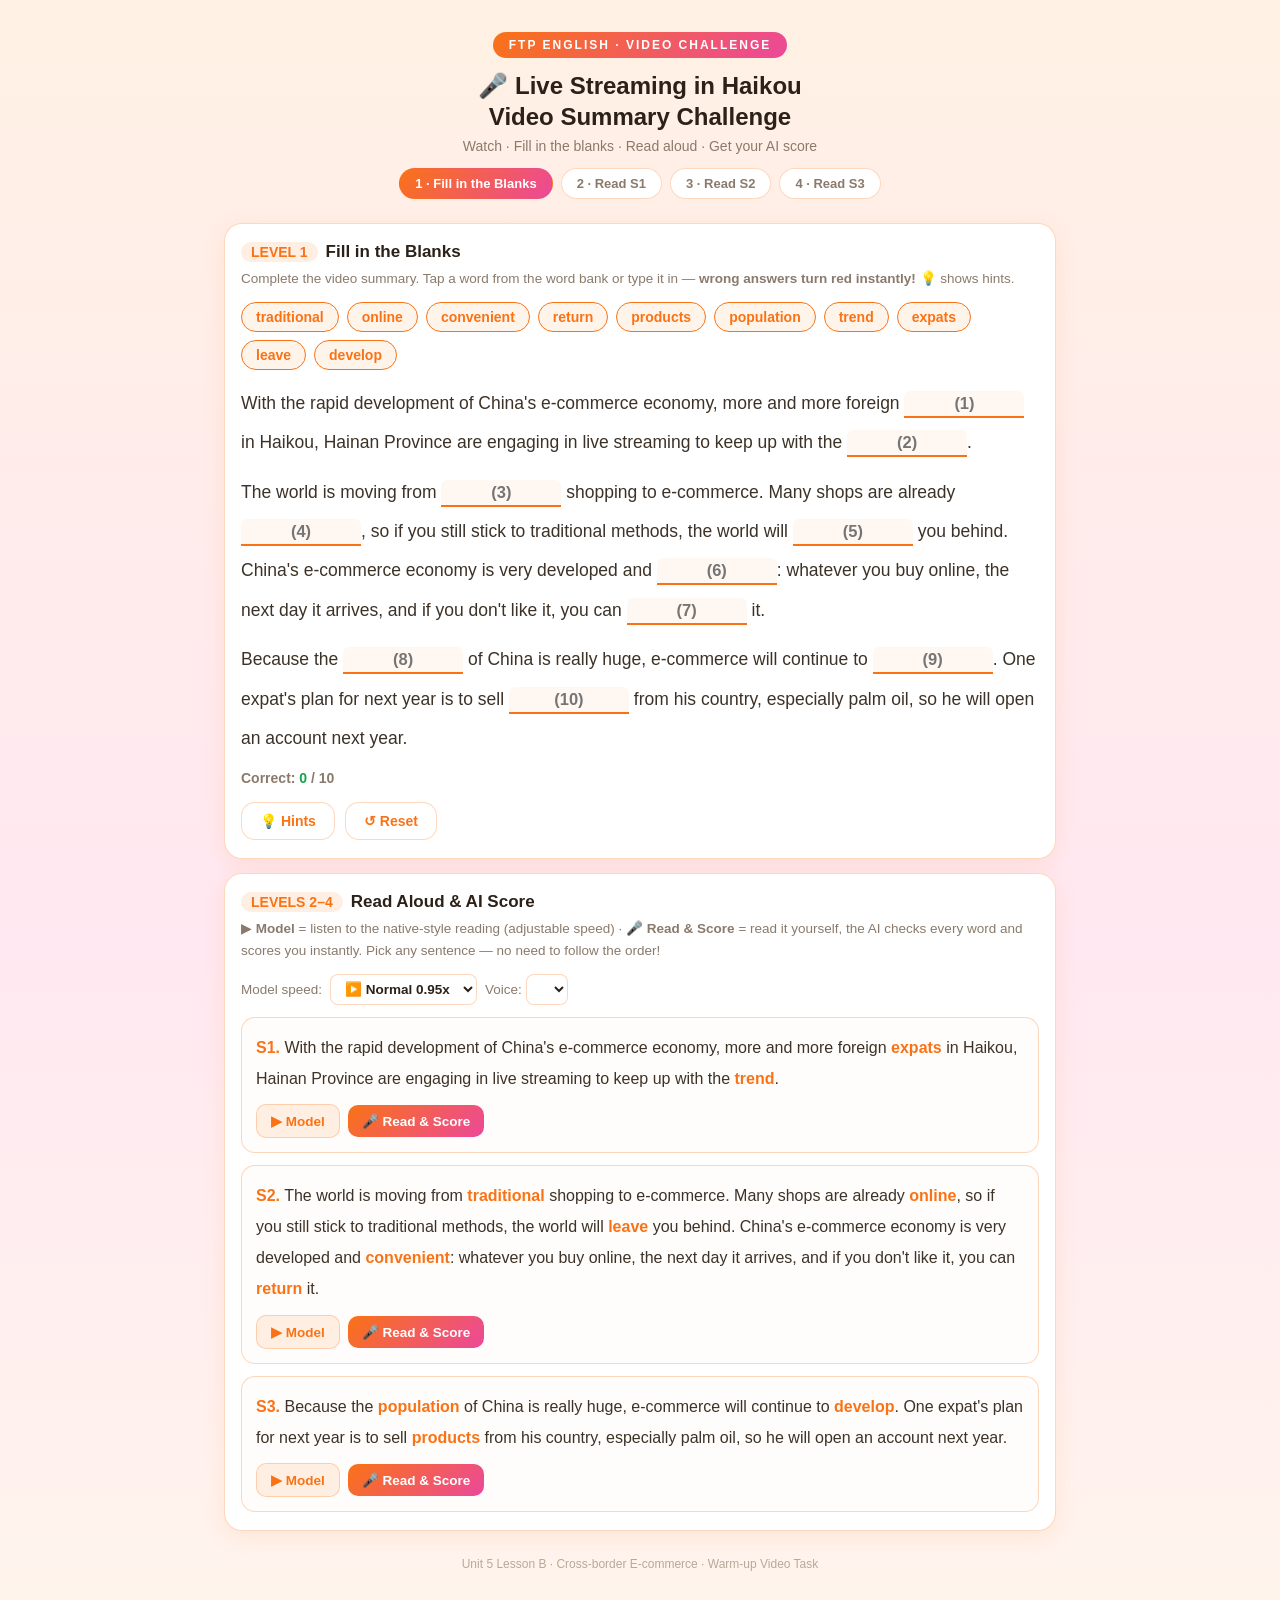
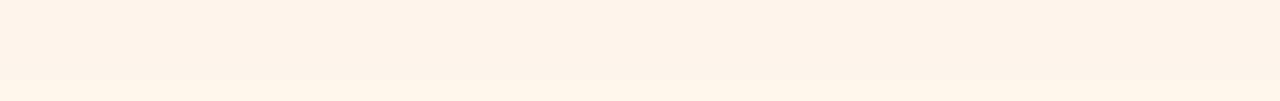
==== index.html @ fb100892 "Add index.html" ====
<!DOCTYPE html>
<html lang="en">
<head>
<meta charset="UTF-8">
<meta name="viewport" content="width=device-width, initial-scale=1.0, maximum-scale=1.0">
<title>Live Streaming in Haikou — Video Summary Game</title>
<style>
  * { margin:0; padding:0; box-sizing:border-box; -webkit-tap-highlight-color:transparent; }
  :root{
    --orange:#F97316; --pink:#EC4899; --ink:#2b2118; --sub:#8a7a6b;
    --cream:#FFF8F3; --card:#FFFFFF; --good:#16a34a; --bad:#dc2626; --line:rgba(249,115,22,.28);
  }
  body{ font-family:'Segoe UI','PingFang SC','Microsoft YaHei',sans-serif; color:var(--ink);
    background:linear-gradient(180deg,#fff1e4 0%,#ffe8f1 55%,#fff6ec 100%); min-height:100vh; padding-bottom:70px; }
  .wrap{ max-width:860px; margin:0 auto; padding:16px 14px 60px; }
  header{ text-align:center; padding:16px 8px 6px; }
  .badge{ display:inline-block; background:linear-gradient(135deg,var(--orange),var(--pink)); color:#fff;
    font-size:12px; font-weight:700; letter-spacing:2px; border-radius:999px; padding:6px 16px; }
  h1{ font-size:24px; margin-top:12px; line-height:1.3; }
  .cn{ color:var(--sub); font-size:14px; margin-top:6px; }
  .steps{ display:flex; gap:8px; justify-content:center; margin:14px 0 4px; flex-wrap:wrap; }
  .tab{ font-size:13px; font-weight:700; border-radius:999px; padding:7px 15px; background:#fff;
    border:1.5px solid var(--line); color:var(--sub); cursor:pointer; user-select:none; }
  .tab:active{ transform:scale(.95); }
  .tab.on{ background:linear-gradient(135deg,var(--orange),var(--pink)); color:#fff; border-color:transparent; }
  .tab .st{ display:none; }

  .panel{ background:var(--card); border-radius:18px; padding:18px 16px; margin-top:14px;
    box-shadow:0 6px 24px rgba(249,115,22,.10); border:1px solid var(--line); }
  .ptitle{ font-size:17px; font-weight:800; display:flex; align-items:center; gap:8px; }
  .ptitle .n{ background:rgba(249,115,22,.12); color:var(--orange); border-radius:10px; padding:2px 10px; font-size:14px; }
  .tip{ font-size:13.5px; color:var(--sub); margin-top:6px; line-height:1.6; }

  .wordbank{ display:flex; flex-wrap:wrap; gap:8px; margin-top:12px; }
  .chip{ background:#fff4ea; border:1.5px solid var(--orange); color:var(--orange); font-weight:700;
    font-size:14px; border-radius:999px; padding:6px 14px; cursor:pointer; user-select:none; }
  .chip:active{ transform:scale(.94); }
  .chip.used{ opacity:.25; pointer-events:none; }

  .story{ font-size:17.5px; line-height:2.25; margin-top:14px; color:#3d3227; }
  .blank{ display:inline-block; }
  .blank input{ width:120px; border:none; border-bottom:2.5px solid var(--orange); background:#fff8f2;
    font-size:16.5px; font-weight:700; color:var(--orange); text-align:center; padding:3px 4px; outline:none; border-radius:6px 6px 0 0; }
  .blank input:focus{ background:#ffefd8; }
  .blank.ok input{ border-color:var(--good); color:var(--good); background:#f0fbf4; }
  .blank.bad input{ border-color:var(--bad); color:var(--bad); background:#fef1f0; animation:shake .3s; }
  @keyframes shake{ 25%{transform:translateX(-4px)} 75%{transform:translateX(4px)} }
  .btnrow{ display:flex; gap:10px; margin-top:16px; flex-wrap:wrap; }
  button{ font-family:inherit; cursor:pointer; border:none; border-radius:14px; font-weight:800; }
  .btn-ghost{ background:#fff; border:1.5px solid var(--line); color:var(--orange); font-size:14px; padding:10px 18px; }
  .progress{ margin-top:12px; font-size:14px; font-weight:800; color:var(--sub); }
  .progress b{ color:var(--good); }

  .seg{ border:1px solid var(--line); border-radius:14px; padding:14px; margin-top:12px; background:#fffdfb; scroll-margin-top:12px; }
  .seg .stext{ font-size:16px; line-height:1.95; color:#3d3227; }
  .stext b{ color:var(--orange); }
  .stext miss{ background:#ffe1de; color:var(--bad); border-radius:4px; padding:0 2px; text-decoration:underline wavy var(--bad); }
  .segbtns{ display:flex; gap:8px; margin-top:10px; flex-wrap:wrap; align-items:center; }
  .btn-sm{ font-size:13.5px; padding:8px 14px; border-radius:10px; }
  .btn-play{ background:rgba(249,115,22,.1); color:var(--orange); border:1.5px solid var(--line); }
  .btn-rec{ background:linear-gradient(135deg,var(--orange),var(--pink)); color:#fff; }
  .btn-rec.recording{ animation:pulse 1s infinite; }
  @keyframes pulse{ 50%{ opacity:.55; } }
  .sresult{ display:none; margin-top:10px; font-size:14px; border-radius:10px; padding:9px 12px; line-height:1.7; }
  .sresult.show{ display:block; }

  .total{ display:none; margin-top:16px; text-align:center; background:linear-gradient(135deg,var(--orange),var(--pink));
    border-radius:16px; padding:18px; color:#fff; }
  .total.show{ display:block; }
  .total .big{ font-size:42px; font-weight:900; }
  .total .stars{ font-size:22px; letter-spacing:4px; margin-top:2px; }
  .total p{ font-size:14px; opacity:.95; margin-top:6px; line-height:1.6; }
  .speed{ display:flex; align-items:center; gap:8px; margin-top:12px; font-size:13.5px; color:var(--sub); flex-wrap:wrap; }
  .speed select{ font-family:inherit; font-size:13.5px; padding:6px 10px; border-radius:8px; border:1.5px solid var(--line); background:#fff; color:var(--ink); font-weight:700; }
  footer{ text-align:center; margin-top:26px; font-size:12px; color:#b7a998; }
  @media (max-width:560px){
    h1{ font-size:20px; }
    .story{ font-size:15.5px; line-height:2.15; }
    .blank input{ width:96px; font-size:15px; }
    .seg .stext{ font-size:14.5px; }
  }
</style>
</head>
<body>
<div class="wrap">
  <header>
    <span class="badge">FTP ENGLISH · VIDEO CHALLENGE</span>
    <h1>🎤 Live Streaming in Haikou<br>Video Summary Challenge</h1>
    <p class="cn">Watch · Fill in the blanks · Read aloud · Get your AI score</p>
    <div class="steps">
      <span class="tab on" data-go="panel1" onclick="goTo('panel1',this)">1 · Fill in the Blanks</span>
      <span class="tab" data-go="seg0" onclick="goTo('seg0',this)">2 · Read S1</span>
      <span class="tab" data-go="seg1" onclick="goTo('seg1',this)">3 · Read S2</span>
      <span class="tab" data-go="seg2" onclick="goTo('seg2',this)">4 · Read S3</span>
    </div>
  </header>

  <!-- LEVEL 1 · BLANKS -->
  <div class="panel" id="panel1">
    <div class="ptitle"><span class="n">LEVEL 1</span>Fill in the Blanks</div>
    <p class="tip">Complete the video summary. Tap a word from the word bank or type it in — <b>wrong answers turn red instantly!</b> 💡 shows hints.</p>
    <div class="wordbank" id="bank"></div>
    <div class="story" id="story"></div>
    <div class="progress" id="progress">Correct: <b>0</b> / 10</div>
    <div class="btnrow">
      <button class="btn-ghost" onclick="toggleHints()">💡 Hints</button>
      <button class="btn-ghost" onclick="resetStep1()">↺ Reset</button>
    </div>
  </div>

  <!-- LEVELS 2-4 · READING -->
  <div class="panel" id="panel2">
    <div class="ptitle"><span class="n">LEVELS 2–4</span>Read Aloud &amp; AI Score</div>
    <p class="tip">▶ <b>Model</b> = listen to the native-style reading (adjustable speed) · 🎤 <b>Read &amp; Score</b> = read it yourself, the AI checks every word and scores you instantly. Pick any sentence — no need to follow the order!</p>
    <div class="speed">
      Model speed:
      <select id="rateSel">
        <option value="0.8">🐢 Slow 0.8x</option>
        <option value="0.95" selected>▶️ Normal 0.95x</option>
        <option value="1.1">🐇 Fast 1.1x</option>
      </select>
      <span>Voice: <select id="voiceSel"></select></span>
    </div>
    <div id="segWrap"></div>
    <div class="total" id="totalBox">
      <div class="big" id="totalScore">0</div>
      <div class="stars" id="totalStars">☆☆☆</div>
      <p id="totalMsg"></p>
      <button class="btn-ghost btn-sm" style="margin-top:10px" onclick="resetScores()">↺ Try Again</button>
    </div>
  </div>

  <footer>Unit 5 Lesson B · Cross-border E-commerce · Warm-up Video Task</footer>
</div>

<script>
/* ================= DATA ================= */
const SENTENCES = [
  { text: "With the rapid development of China's e-commerce economy, more and more foreign {0} in Haikou, Hainan Province are engaging in live streaming to keep up with the {1}.",
    answers: ["expats","trend"],
    hints: ["starts with 'e' · foreign residents living in China","starts with 't' · a general direction of change"] },
  { text: "The world is moving from {2} shopping to e-commerce. Many shops are already {3}, so if you still stick to traditional methods, the world will {4} you behind. China's e-commerce economy is very developed and {5}: whatever you buy online, the next day it arrives, and if you don't like it, you can {6} it.",
    answers: ["traditional","online","leave","convenient","return"],
    hints: ["starts with 't' · the old way of doing things","starts with 'o' · connected to the internet","starts with 'l' · go away and abandon (leave sb behind)","starts with 'c' · easy, quick and useful","starts with 'r' · send back something you bought"] },
  { text: "Because the {7} of China is really huge, e-commerce will continue to {8}. One expat's plan for next year is to sell {9} from his country, especially palm oil, so he will open an account next year.",
    answers: ["population","develop","products"],
    hints: ["starts with 'p' · the number of people living in a place","starts with 'd' · grow and make progress","starts with 'p' · things that are made to be sold"] }
];
const ALL_ANSWERS = SENTENCES.flatMap(s => s.answers);
const BANK_WORDS = [...ALL_ANSWERS].sort(() => Math.random() - .5);

function goTo(id, tabEl){
  document.querySelectorAll('.tab').forEach(t=>t.classList.remove('on'));
  if(tabEl) tabEl.classList.add('on');
  const el=document.getElementById(id);
  if(el) el.scrollIntoView({behavior:'smooth',block:'start'});
}

/* ================= LEVEL 1 ================= */
const inputs = [];
let hintsOn = false;

function buildStep1(){
  const story = document.getElementById('story');
  let gi = 0;
  SENTENCES.forEach((s, si) => {
    const p = document.createElement('div');
    const parts = s.text.split(/\{\d+\}/);
    p.style.marginTop = si ? '10px' : '0';
    parts.forEach((chunk, ci) => {
      p.appendChild(document.createTextNode(chunk));
      if (ci < s.answers.length){
        const span = document.createElement('span');
        span.className = 'blank';
        const inp = document.createElement('input');
        inp.setAttribute('autocapitalize','off'); inp.setAttribute('autocomplete','off');
        inp.dataset.idx = gi; inp.placeholder = '('+ (gi+1) +')';
        inp.addEventListener('input', ()=>liveCheck(+inp.dataset.idx));
        inp.addEventListener('keydown', e=>{ if(e.key==='Enter'){ e.preventDefault(); moveNext(gi); }});
        span.appendChild(inp);
        p.appendChild(span);
        inputs.push({el:inp, idx:gi});
        gi++;
      }
    });
    story.appendChild(p);
  });
  const bank = document.getElementById('bank');
  BANK_WORDS.forEach(w=>{
    const c = document.createElement('span');
    c.className='chip'; c.textContent=w;
    c.onclick=()=>fillChip(w,c);
    bank.appendChild(c);
  });
}
function norm(w){ return w.toLowerCase().replace(/[^a-z]/g,''); }
function liveCheck(i){
  const o = inputs.find(x=>x.idx===i);
  const v = o.el.value.trim();
  const span = o.el.parentElement;
  span.classList.remove('ok','bad');
  if(!v) return;
  const ans = norm(ALL_ANSWERS[i]);
  if(norm(v)===ans){
    span.classList.add('ok');
    o.el.blur(); moveNext(i); updateProgress();
  } else if(norm(v).length>=ans.length){
    span.classList.add('bad');
  }
}
function updateProgress(){
  const n = inputs.filter(o=>o.el.parentElement.classList.contains('ok')).length;
  document.getElementById('progress').innerHTML='Correct: <b>'+n+'</b> / 10'+(n===10?' 🎉 All correct! Levels 2–4 are waiting for you!':'');
}
function focusedBlank(){
  const a=document.activeElement;
  if(a && a.tagName==='INPUT' && a.parentElement.classList.contains('blank')) return +a.dataset.idx;
  return -1;
}
function fillChip(w, chipEl){
  let target = focusedBlank();
  if(target<0){ const f=inputs.find(x=>!x.el.value.trim()); if(!f) return; target=f.idx; }
  const o = inputs.find(x=>x.idx===target);
  o.el.value=w;
  liveCheck(target);
  if(chipEl && norm(w)===norm(ALL_ANSWERS[target])) chipEl.classList.add('used');
}
function moveNext(i){ const o=inputs.find(x=>x.idx===i+1); if(o) o.el.focus(); }
function toggleHints(){
  hintsOn=!hintsOn;
  inputs.forEach(o=>{
    const si = ALL_ANSWERS[o.idx]===SENTENCES[0].answers.find(a=>a===ALL_ANSWERS[o.idx]) ? 0 : null;
    let sIdx=0, li=-1;
    for(let k=0;k<SENTENCES.length;k++){
      const p=SENTENCES[k].answers.indexOf(ALL_ANSWERS[o.idx]);
      if(p>=0){ sIdx=k; li=p; break; }
    }
    o.el.placeholder = hintsOn ? SENTENCES[sIdx].hints[li] : '('+(o.idx+1)+')';
  });
  document.querySelector('[onclick="toggleHints()"]').textContent = hintsOn?'💡 Hide Hints':'💡 Hints';
}
function resetStep1(){
  inputs.forEach(o=>{ o.el.value=''; o.el.parentElement.classList.remove('ok','bad'); });
  document.querySelectorAll('.chip').forEach(c=>c.classList.remove('used'));
  document.getElementById('progress').innerHTML='Correct: <b>0</b> / 10';
}
buildStep1();

/* ================= LEVELS 2-4 ================= */
let voices=[];
function loadVoices(){
  voices=speechSynthesis.getVoices().filter(v=>v.lang && v.lang.startsWith('en'));
  const sel=document.getElementById('voiceSel');
  sel.innerHTML='';
  const score=v=>/natural/i.test(v.name)?0:/aria|jenny|guy|libby/i.test(v.name)?1:/google/i.test(v.name)?2:/samantha|daniel/i.test(v.name)?3:4;
  voices.sort((a,b)=>score(a)-score(b)).forEach((v,i)=>{
    const op=document.createElement('option'); op.value=v.name;
    op.textContent=(i===0?'⭐ ':'')+v.name.replace(/Microsoft |Google /,'')+' ('+v.lang+')';
    sel.appendChild(op);
  });
}
speechSynthesis.onvoiceschanged=loadVoices; loadVoices();

function speakText(text){
  speechSynthesis.cancel();
  const u=new SpeechSynthesisUtterance(text);
  const name=document.getElementById('voiceSel').value;
  const v=voices.find(x=>x.name===name);
  if(v) u.voice=v;
  u.lang='en-US'; u.rate=parseFloat(document.getElementById('rateSel').value); u.pitch=1;
  speechSynthesis.speak(u);
}

function fillBlanksInText(){
  const wrap=document.getElementById('segWrap');
  wrap.innerHTML='';
  SENTENCES.forEach((s,si)=>{
    const div=document.createElement('div'); div.className='seg'; div.id='seg'+si;
    let html=s.text;
    s.answers.forEach((a,k)=>{ html=html.replace('{'+ALL_ANSWERS.indexOf(a)+'}', '<b>'+a+'</b>'); });
    div.innerHTML='<div class="stext" id="stext'+si+'"><b>S'+(si+1)+'.</b> '+html+'</div>'+
      '<div class="segbtns">'+
      '<button class="btn-sm btn-play" onclick="playModel('+si+')">▶ Model</button>'+
      '<button class="btn-sm btn-rec" id="rec'+si+'" onclick="toggleRec('+si+')">🎤 Read &amp; Score</button>'+
      '</div><div class="sresult" id="res'+si+'"></div>';
    wrap.appendChild(div);
  });
  checkAllDone();
}

/* ---- AI scoring (word-level LCS) ---- */
function normText(t){ return t.toLowerCase().replace(/[’']/g,'').replace(/[^a-z0-9 ]/g,' ').replace(/\s+/g,' ').trim(); }
function scoreText(target, heard){
  const T=normText(target).split(' '), H=normText(heard).split(' ');
  const m=T.length,n=H.length;
  const dp=Array.from({length:m+1},()=>new Array(n+1).fill(0));
  for(let i=1;i<=m;i++)for(let j=1;j<=n;j++)
    dp[i][j]=T[i-1]===H[j-1]?dp[i-1][j-1]+1:Math.max(dp[i-1][j],dp[i][j-1]);
  let missed=[],i=m,j=n;
  while(i>0&&j>0){
    if(T[i-1]===H[j-1]){i--;j--;}
    else if(dp[i-1][j]>=dp[i][j-1]){missed.push(T[i-1]);i--;}
    else j--;
  }
  while(i>0){missed.push(T[i-1]);i--;}
  return {score:Math.round(dp[m][n]/m*100), missed:missed.reverse()};
}
const SR=window.SpeechRecognition||window.webkitSpeechRecognition;
let rec=null, recIdx=-1;
function toggleRec(si){
  if(!SR){ alert('Voice scoring is not supported in this browser. Please use Chrome or Edge.'); return; }
  if(recIdx===si && rec){ rec.stop(); return; }
  if(rec) rec.stop();
  startRec(si);
}
function startRec(si){
  recIdx=si;
  const btn=document.getElementById('rec'+si);
  btn.classList.add('recording'); btn.textContent='🔴 Listening… tap to stop';
  const resBox=document.getElementById('res'+si);
  resBox.className='sresult show';
  resBox.innerHTML='<span style="color:var(--orange);font-weight:700">🎙️ Listening… read sentence S'+(si+1)+' clearly.</span>';
  rec=new SR();
  rec.lang='en-US'; rec.interimResults=false; rec.continuous=true;
  let heard='';
  rec.onresult=e=>{ for(let k=e.resultIndex;k<e.results.length;k++) if(e.results[k].isFinal) heard+=e.results[k][0].transcript+' '; };
  rec.onerror=e=>{ finishRec(si,heard,e.error); };
  rec.onend=()=>finishRec(si,heard,'');
  rec.start();
}
function finishRec(si,heard,err){
  if(recIdx!==si) return;
  recIdx=-1; rec=null;
  const btn=document.getElementById('rec'+si);
  btn.classList.remove('recording'); btn.textContent='🎤 Read & Score';
  const resBox=document.getElementById('res'+si);
  if(!heard.trim()){
    resBox.innerHTML='<span style="color:var(--bad);font-weight:700">No voice detected'+(err?(' ('+err+')'):'')+' — move closer to the microphone and try again.</span>';
    return;
  }
  const target=SENTENCES[si].text.replace(/\{\d+\}/g,m=>ALL_ANSWERS[+m.slice(1,-1)]);
  const r=scoreText(target,heard);
  renderResult(si,r,heard);
  checkAllDone();
}
function renderResult(si,r,heard){
  const resBox=document.getElementById('res'+si);
  let stars=r.score>=90?'⭐⭐⭐':r.score>=75?'⭐⭐':r.score>=60?'⭐':'';
  let comment=r.score>=90?'Excellent pronunciation!':r.score>=75?'Good job! Practice the red words a little more.':r.score>=60?'Not bad! Pay attention to the marked words.':'Listen to the Model first, then read it slowly again.';
  let missHtml='';
  if(r.missed.length) missHtml='<br><b>Words to improve:</b> '+r.missed.slice(0,10).map(w=>'<span style="color:var(--bad);font-weight:800">'+w+'</span>').join(' · ');
  resBox.innerHTML='<b style="color:var(--orange)">S'+(si+1)+' Score: '+r.score+' '+stars+'</b><br>'+comment+missHtml+
    '<br><span style="color:var(--sub);font-size:12.5px">Heard: '+heard2escape(heard||'')+'</span>';
  const st=document.getElementById('stext'+si);
  r.missed.forEach(w=>{
    const re=new RegExp('\\b('+w.replace(/[^a-z0-9]/gi,'')+')\\b','ig');
    st.innerHTML=st.innerHTML.replace(re,'<miss>$1</miss>');
  });
  resBox.dataset.score=r.score;
}
function heard2escape(s){ return s.replace(/</g,'&lt;'); }
function checkAllDone(){
  const scores=[0,1,2].map(si=>{
    const b=document.getElementById('res'+si);
    return b&&b.dataset.score?+b.dataset.score:null;
  });
  const done=scores.filter(s=>s!==null);
  if(done.length===3){
    const avg=Math.round(done.reduce((a,b)=>a+b,0)/3);
    const stars=avg>=90?'⭐⭐⭐':avg>=75?'⭐⭐':avg>=60?'⭐':'';
    document.getElementById('totalBox').classList.add('show');
    document.getElementById('totalScore').textContent=avg;
    document.getElementById('totalStars').textContent=stars||'💪';
    document.getElementById('totalMsg').innerHTML=
      avg>=90?'Perfect reading! You could teach this class! 🎉':avg>=75?'Well done! One more round with the Model will make it perfect.':avg>=60?'Good try! Listen to the Model and watch the red words.':"Don't give up — listen to the Model twice, then challenge again!";
  }
}
function resetScores(){
  fillBlanksInText();
  document.getElementById('totalBox').classList.remove('show');
}
function playModel(si){
  const target=SENTENCES[si].text.replace(/\{\d+\}/g,m=>ALL_ANSWERS[+m.slice(1,-1)]);
  speakText(target);
}
fillBlanksInText();
</script>
</body>
</html>
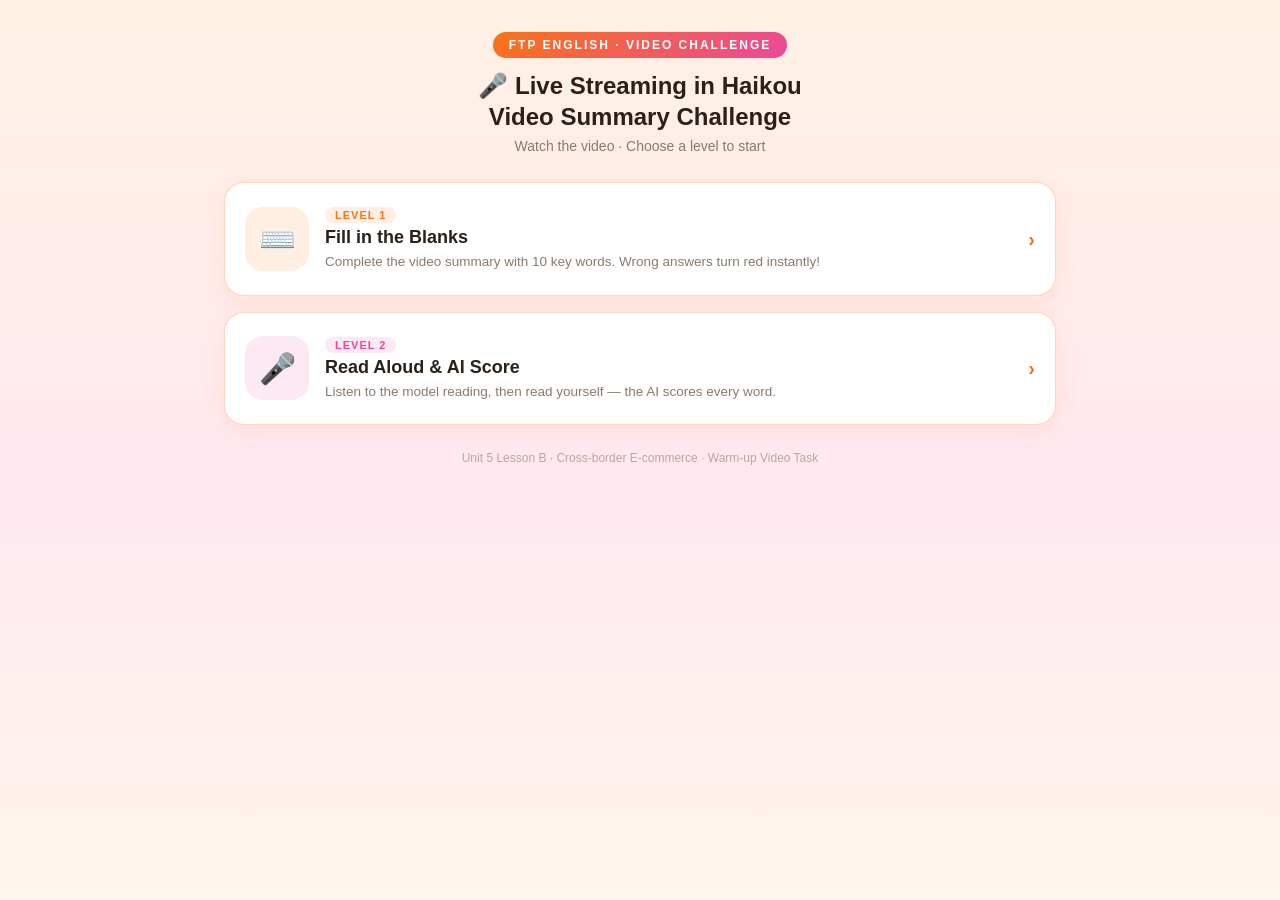
==== commit 7e52c956: "Add index.html" ====
--- a/index.html
+++ b/index.html
@@ -8,22 +8,38 @@
   * { margin:0; padding:0; box-sizing:border-box; -webkit-tap-highlight-color:transparent; }
   :root{
     --orange:#F97316; --pink:#EC4899; --ink:#2b2118; --sub:#8a7a6b;
-    --cream:#FFF8F3; --card:#FFFFFF; --good:#16a34a; --bad:#dc2626; --line:rgba(249,115,22,.28);
+    --card:#FFFFFF; --good:#16a34a; --bad:#dc2626; --line:rgba(249,115,22,.28);
   }
   body{ font-family:'Segoe UI','PingFang SC','Microsoft YaHei',sans-serif; color:var(--ink);
-    background:linear-gradient(180deg,#fff1e4 0%,#ffe8f1 55%,#fff6ec 100%); min-height:100vh; padding-bottom:70px; }
-  .wrap{ max-width:860px; margin:0 auto; padding:16px 14px 60px; }
+    background:linear-gradient(180deg,#fff1e4 0%,#ffe8f1 55%,#fff6ec 100%); min-height:100vh; padding-bottom:60px; }
+  .wrap{ max-width:860px; margin:0 auto; padding:16px 14px 50px; }
+  .screen{ display:none; }
+  .screen.on{ display:block; }
+
   header{ text-align:center; padding:16px 8px 6px; }
   .badge{ display:inline-block; background:linear-gradient(135deg,var(--orange),var(--pink)); color:#fff;
     font-size:12px; font-weight:700; letter-spacing:2px; border-radius:999px; padding:6px 16px; }
   h1{ font-size:24px; margin-top:12px; line-height:1.3; }
   .cn{ color:var(--sub); font-size:14px; margin-top:6px; }
-  .steps{ display:flex; gap:8px; justify-content:center; margin:14px 0 4px; flex-wrap:wrap; }
-  .tab{ font-size:13px; font-weight:700; border-radius:999px; padding:7px 15px; background:#fff;
-    border:1.5px solid var(--line); color:var(--sub); cursor:pointer; user-select:none; }
-  .tab:active{ transform:scale(.95); }
-  .tab.on{ background:linear-gradient(135deg,var(--orange),var(--pink)); color:#fff; border-color:transparent; }
-  .tab .st{ display:none; }
+
+  /* home cards */
+  .homecards{ display:flex; flex-direction:column; gap:16px; margin-top:22px; }
+  .hcard{ background:var(--card); border-radius:20px; padding:22px 20px; display:flex; align-items:center; gap:16px;
+    border:1px solid var(--line); box-shadow:0 6px 24px rgba(249,115,22,.10); cursor:pointer; transition:transform .15s; }
+  .hcard:active{ transform:scale(.97); }
+  .hcard .ic{ width:64px; height:64px; border-radius:18px; display:flex; align-items:center; justify-content:center; font-size:30px; flex:none; }
+  .hcard:nth-child(1) .ic{ background:rgba(249,115,22,.12); }
+  .hcard:nth-child(2) .ic{ background:rgba(236,72,153,.12); }
+  .hcard h3{ font-size:18px; }
+  .hcard p{ font-size:13.5px; color:var(--sub); margin-top:4px; line-height:1.5; }
+  .hcard .go{ margin-left:auto; color:var(--orange); font-weight:900; font-size:20px; flex:none; }
+  .lvltag{ display:inline-block; font-size:11px; font-weight:800; letter-spacing:1px; border-radius:999px; padding:2px 10px; margin-bottom:4px; }
+  .lvl1{ background:rgba(249,115,22,.12); color:var(--orange); }
+  .lvl2{ background:rgba(236,72,153,.12); color:var(--pink); }
+
+  .backbtn{ display:inline-flex; align-items:center; gap:6px; background:#fff; border:1.5px solid var(--line);
+    color:var(--orange); font-size:13.5px; font-weight:800; border-radius:999px; padding:8px 16px; cursor:pointer; margin-bottom:6px; }
+  .backbtn:active{ transform:scale(.95); }
 
   .panel{ background:var(--card); border-radius:18px; padding:18px 16px; margin-top:14px;
     box-shadow:0 6px 24px rgba(249,115,22,.10); border:1px solid var(--line); }
@@ -51,7 +67,11 @@
   .progress{ margin-top:12px; font-size:14px; font-weight:800; color:var(--sub); }
   .progress b{ color:var(--good); }
 
-  .seg{ border:1px solid var(--line); border-radius:14px; padding:14px; margin-top:12px; background:#fffdfb; scroll-margin-top:12px; }
+  .warn{ display:none; margin-top:12px; background:#fff7e0; border:1.5px solid #f5c451; border-radius:12px;
+    padding:12px 14px; font-size:13.5px; line-height:1.7; color:#8a6d1a; font-weight:700; }
+  .warn.show{ display:block; }
+
+  .seg{ border:1px solid var(--line); border-radius:14px; padding:14px; margin-top:12px; background:#fffdfb; }
   .seg .stext{ font-size:16px; line-height:1.95; color:#3d3227; }
   .stext b{ color:var(--orange); }
   .stext miss{ background:#ffe1de; color:var(--bad); border-radius:4px; padding:0 2px; text-decoration:underline wavy var(--bad); }
@@ -60,6 +80,7 @@
   .btn-play{ background:rgba(249,115,22,.1); color:var(--orange); border:1.5px solid var(--line); }
   .btn-rec{ background:linear-gradient(135deg,var(--orange),var(--pink)); color:#fff; }
   .btn-rec.recording{ animation:pulse 1s infinite; }
+  .btn-rec:disabled{ opacity:.4; }
   @keyframes pulse{ 50%{ opacity:.55; } }
   .sresult{ display:none; margin-top:10px; font-size:14px; border-radius:10px; padding:9px 12px; line-height:1.7; }
   .sresult.show{ display:block; }
@@ -83,54 +104,78 @@
 </head>
 <body>
 <div class="wrap">
-  <header>
-    <span class="badge">FTP ENGLISH · VIDEO CHALLENGE</span>
-    <h1>🎤 Live Streaming in Haikou<br>Video Summary Challenge</h1>
-    <p class="cn">Watch · Fill in the blanks · Read aloud · Get your AI score</p>
-    <div class="steps">
-      <span class="tab on" data-go="panel1" onclick="goTo('panel1',this)">1 · Fill in the Blanks</span>
-      <span class="tab" data-go="seg0" onclick="goTo('seg0',this)">2 · Read S1</span>
-      <span class="tab" data-go="seg1" onclick="goTo('seg1',this)">3 · Read S2</span>
-      <span class="tab" data-go="seg2" onclick="goTo('seg2',this)">4 · Read S3</span>
+
+  <!-- ============ HOME / COVER ============ -->
+  <div class="screen on" id="scr-home">
+    <header>
+      <span class="badge">FTP ENGLISH · VIDEO CHALLENGE</span>
+      <h1>🎤 Live Streaming in Haikou<br>Video Summary Challenge</h1>
+      <p class="cn">Watch the video · Choose a level to start</p>
+    </header>
+    <div class="homecards">
+      <div class="hcard" onclick="showScreen('level1')">
+        <div class="ic">⌨️</div>
+        <div>
+          <span class="lvltag lvl1">LEVEL 1</span>
+          <h3>Fill in the Blanks</h3>
+          <p>Complete the video summary with 10 key words. Wrong answers turn red instantly!</p>
+        </div>
+        <span class="go">›</span>
+      </div>
+      <div class="hcard" onclick="showScreen('level2')">
+        <div class="ic">🎤</div>
+        <div>
+          <span class="lvltag lvl2">LEVEL 2</span>
+          <h3>Read Aloud &amp; AI Score</h3>
+          <p>Listen to the model reading, then read yourself — the AI scores every word.</p>
+        </div>
+        <span class="go">›</span>
+      </div>
     </div>
-  </header>
-
-  <!-- LEVEL 1 · BLANKS -->
-  <div class="panel" id="panel1">
-    <div class="ptitle"><span class="n">LEVEL 1</span>Fill in the Blanks</div>
-    <p class="tip">Complete the video summary. Tap a word from the word bank or type it in — <b>wrong answers turn red instantly!</b> 💡 shows hints.</p>
-    <div class="wordbank" id="bank"></div>
-    <div class="story" id="story"></div>
-    <div class="progress" id="progress">Correct: <b>0</b> / 10</div>
-    <div class="btnrow">
-      <button class="btn-ghost" onclick="toggleHints()">💡 Hints</button>
-      <button class="btn-ghost" onclick="resetStep1()">↺ Reset</button>
+    <footer>Unit 5 Lesson B · Cross-border E-commerce · Warm-up Video Task</footer>
+  </div>
+
+  <!-- ============ LEVEL 1 ============ -->
+  <div class="screen" id="scr-level1">
+    <button class="backbtn" onclick="showScreen('home')">‹ Home</button>
+    <div class="panel">
+      <div class="ptitle"><span class="n">LEVEL 1</span>Fill in the Blanks</div>
+      <p class="tip">Complete the video summary. Tap a word from the word bank or type it in — <b>wrong answers turn red instantly!</b> 💡 shows hints.</p>
+      <div class="wordbank" id="bank"></div>
+      <div class="story" id="story"></div>
+      <div class="progress" id="progress">Correct: <b>0</b> / 10</div>
+      <div class="btnrow">
+        <button class="btn-ghost" onclick="toggleHints()">💡 Hints</button>
+        <button class="btn-ghost" onclick="resetStep1()">↺ Reset</button>
+      </div>
     </div>
   </div>
 
-  <!-- LEVELS 2-4 · READING -->
-  <div class="panel" id="panel2">
-    <div class="ptitle"><span class="n">LEVELS 2–4</span>Read Aloud &amp; AI Score</div>
-    <p class="tip">▶ <b>Model</b> = listen to the native-style reading (adjustable speed) · 🎤 <b>Read &amp; Score</b> = read it yourself, the AI checks every word and scores you instantly. Pick any sentence — no need to follow the order!</p>
-    <div class="speed">
-      Model speed:
-      <select id="rateSel">
-        <option value="0.8">🐢 Slow 0.8x</option>
-        <option value="0.95" selected>▶️ Normal 0.95x</option>
-        <option value="1.1">🐇 Fast 1.1x</option>
-      </select>
-      <span>Voice: <select id="voiceSel"></select></span>
-    </div>
-    <div id="segWrap"></div>
-    <div class="total" id="totalBox">
-      <div class="big" id="totalScore">0</div>
-      <div class="stars" id="totalStars">☆☆☆</div>
-      <p id="totalMsg"></p>
-      <button class="btn-ghost btn-sm" style="margin-top:10px" onclick="resetScores()">↺ Try Again</button>
+  <!-- ============ LEVEL 2 ============ -->
+  <div class="screen" id="scr-level2">
+    <button class="backbtn" onclick="showScreen('home')">‹ Home</button>
+    <div class="panel">
+      <div class="ptitle"><span class="n">LEVEL 2</span>Read Aloud &amp; AI Score</div>
+      <p class="tip">▶ <b>Model</b> = listen to the native-style reading (adjustable speed) · 🎤 <b>Read &amp; Score</b> = read it yourself, the AI checks every word and scores you instantly. Pick any sentence — no need to follow the order!</p>
+      <div class="warn" id="warnBox"></div>
+      <div class="speed">
+        Model speed:
+        <select id="rateSel">
+          <option value="0.8">🐢 Slow 0.8x</option>
+          <option value="0.95" selected>▶️ Normal 0.95x</option>
+          <option value="1.1">🐇 Fast 1.1x</option>
+        </select>
+        <span>Voice: <select id="voiceSel"></select></span>
+      </div>
+      <div id="segWrap"></div>
+      <div class="total" id="totalBox">
+        <div class="big" id="totalScore">0</div>
+        <div class="stars" id="totalStars">☆☆☆</div>
+        <p id="totalMsg"></p>
+        <button class="btn-ghost btn-sm" style="margin-top:10px" onclick="resetScores()">↺ Try Again</button>
+      </div>
     </div>
   </div>
-
-  <footer>Unit 5 Lesson B · Cross-border E-commerce · Warm-up Video Task</footer>
 </div>
 
 <script>
@@ -149,11 +194,12 @@
 const ALL_ANSWERS = SENTENCES.flatMap(s => s.answers);
 const BANK_WORDS = [...ALL_ANSWERS].sort(() => Math.random() - .5);
 
-function goTo(id, tabEl){
-  document.querySelectorAll('.tab').forEach(t=>t.classList.remove('on'));
-  if(tabEl) tabEl.classList.add('on');
-  const el=document.getElementById(id);
-  if(el) el.scrollIntoView({behavior:'smooth',block:'start'});
+/* ================= SCREENS ================= */
+function showScreen(name){
+  document.querySelectorAll('.screen').forEach(s=>s.classList.remove('on'));
+  document.getElementById('scr-'+name).classList.add('on');
+  window.scrollTo(0,0);
+  if(name==='level2') checkVoiceSupport();
 }
 
 /* ================= LEVEL 1 ================= */
@@ -210,7 +256,7 @@
 }
 function updateProgress(){
   const n = inputs.filter(o=>o.el.parentElement.classList.contains('ok')).length;
-  document.getElementById('progress').innerHTML='Correct: <b>'+n+'</b> / 10'+(n===10?' 🎉 All correct! Levels 2–4 are waiting for you!':'');
+  document.getElementById('progress').innerHTML='Correct: <b>'+n+'</b> / 10'+(n===10?' 🎉 All correct! Try Level 2 now!':'');
 }
 function focusedBlank(){
   const a=document.activeElement;
@@ -229,7 +275,6 @@
 function toggleHints(){
   hintsOn=!hintsOn;
   inputs.forEach(o=>{
-    const si = ALL_ANSWERS[o.idx]===SENTENCES[0].answers.find(a=>a===ALL_ANSWERS[o.idx]) ? 0 : null;
     let sIdx=0, li=-1;
     for(let k=0;k<SENTENCES.length;k++){
       const p=SENTENCES[k].answers.indexOf(ALL_ANSWERS[o.idx]);
@@ -246,7 +291,21 @@
 }
 buildStep1();
 
-/* ================= LEVELS 2-4 ================= */
+/* ================= VOICE SUPPORT CHECK ================= */
+const SR = window.SpeechRecognition || window.webkitSpeechRecognition;
+const IN_WECHAT = /MicroMessenger|Weixin/i.test(navigator.userAgent);
+function checkVoiceSupport(){
+  const box=document.getElementById('warnBox');
+  let msg='';
+  if(IN_WECHAT){
+    msg='⚠️ Voice scoring does NOT work inside WeChat. Please tap "···" (top-right) → <b>Open in Browser</b>, and choose <b>Safari (iPhone)</b> or <b>Chrome (Android)</b>. The ▶ Model button works here, though!';
+  } else if(!SR){
+    msg='⚠️ Your browser does not support voice scoring. Please open this page in <b>Chrome</b> or <b>Edge</b>. The ▶ Model button still works.';
+  }
+  box.innerHTML=msg; box.className='warn'+(msg?' show':'');
+}
+
+/* ================= LEVEL 2 ================= */
 let voices=[];
 function loadVoices(){
   voices=speechSynthesis.getVoices().filter(v=>v.lang && v.lang.startsWith('en'));
@@ -305,21 +364,44 @@
   while(i>0){missed.push(T[i-1]);i--;}
   return {score:Math.round(dp[m][n]/m*100), missed:missed.reverse()};
 }
-const SR=window.SpeechRecognition||window.webkitSpeechRecognition;
 let rec=null, recIdx=-1;
-function toggleRec(si){
-  if(!SR){ alert('Voice scoring is not supported in this browser. Please use Chrome or Edge.'); return; }
+async function warmUpMic(){
+  try{
+    if(navigator.mediaDevices && navigator.mediaDevices.getUserMedia){
+      const stream=await navigator.mediaDevices.getUserMedia({audio:true});
+      stream.getTracks().forEach(t=>t.stop());
+    }
+    return true;
+  }catch(e){ return false; }
+}
+async function toggleRec(si){
+  if(IN_WECHAT){
+    showRecMsg(si,'Voice scoring does not work inside WeChat. Tap "···" → Open in Browser, then use Safari or Chrome.');
+    return;
+  }
+  if(!SR){
+    showRecMsg(si,'Your browser does not support voice scoring. Please open this page in Chrome or Edge.');
+    return;
+  }
   if(recIdx===si && rec){ rec.stop(); return; }
   if(rec) rec.stop();
+  showRecMsg(si,'🎙️ Listening… read sentence S'+(si+1)+' clearly.');
+  const ok=await warmUpMic();
+  if(!ok && recIdx!==-99){
+    showRecMsg(si,'Microphone permission was denied. Please allow microphone access in your browser settings, then try again.');
+    return;
+  }
   startRec(si);
+}
+function showRecMsg(si,html){
+  const resBox=document.getElementById('res'+si);
+  resBox.className='sresult show';
+  resBox.innerHTML='<span style="color:var(--orange);font-weight:700">'+html+'</span>';
 }
 function startRec(si){
   recIdx=si;
   const btn=document.getElementById('rec'+si);
   btn.classList.add('recording'); btn.textContent='🔴 Listening… tap to stop';
-  const resBox=document.getElementById('res'+si);
-  resBox.className='sresult show';
-  resBox.innerHTML='<span style="color:var(--orange);font-weight:700">🎙️ Listening… read sentence S'+(si+1)+' clearly.</span>';
   rec=new SR();
   rec.lang='en-US'; rec.interimResults=false; rec.continuous=true;
   let heard='';
@@ -335,7 +417,12 @@
   btn.classList.remove('recording'); btn.textContent='🎤 Read & Score';
   const resBox=document.getElementById('res'+si);
   if(!heard.trim()){
-    resBox.innerHTML='<span style="color:var(--bad);font-weight:700">No voice detected'+(err?(' ('+err+')'):'')+' — move closer to the microphone and try again.</span>';
+    let tip='No voice detected — move closer to the microphone and try again.';
+    if(err==='service-not-allowed'||err==='not-allowed')
+      tip='Microphone access is blocked. Allow the microphone for this site in your browser settings, then try again.';
+    else if(err==='network')
+      tip='Speech service network error — check your internet connection and try again.';
+    resBox.innerHTML='<span style="color:var(--bad);font-weight:700">'+tip+'</span>';
     return;
   }
   const target=SENTENCES[si].text.replace(/\{\d+\}/g,m=>ALL_ANSWERS[+m.slice(1,-1)]);
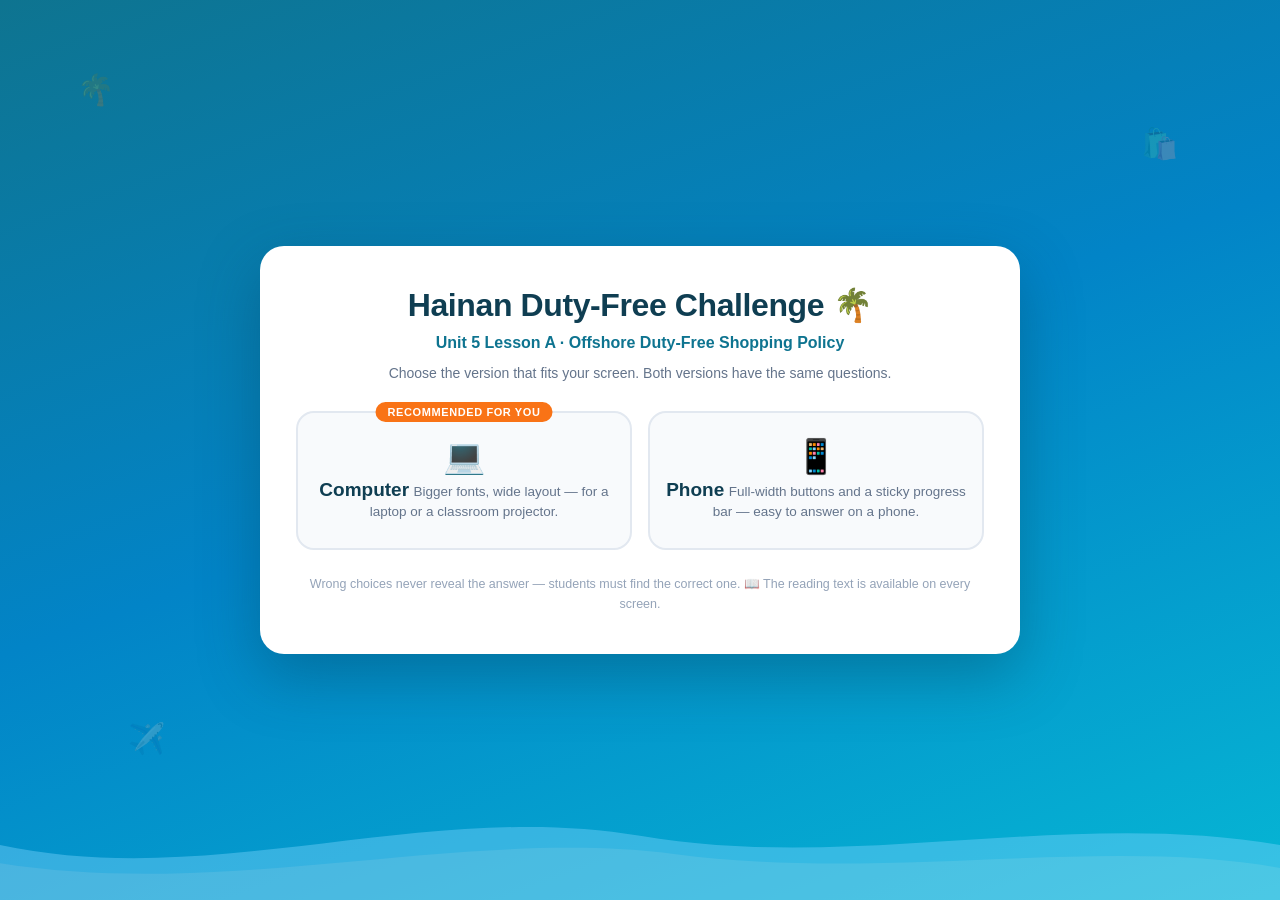
==== commit 54442485: "Add index.html" ====
--- a/index.html
+++ b/index.html
@@ -2,475 +2,105 @@
 <html lang="en">
 <head>
 <meta charset="UTF-8">
-<meta name="viewport" content="width=device-width, initial-scale=1.0, maximum-scale=1.0">
-<title>Live Streaming in Haikou — Video Summary Game</title>
+<meta name="viewport" content="width=device-width, initial-scale=1.0, viewport-fit=cover">
+<meta name="theme-color" content="#0E7490">
+<title>Hainan Duty-Free Challenge · Unit 5 Lesson A</title>
 <style>
   * { margin:0; padding:0; box-sizing:border-box; -webkit-tap-highlight-color:transparent; }
-  :root{
-    --orange:#F97316; --pink:#EC4899; --ink:#2b2118; --sub:#8a7a6b;
-    --card:#FFFFFF; --good:#16a34a; --bad:#dc2626; --line:rgba(249,115,22,.28);
+  body {
+    font-family:-apple-system, "Segoe UI", Roboto, "Helvetica Neue", "PingFang SC", "Microsoft YaHei", sans-serif;
+    min-height:100dvh; color:#0F3E52; display:flex; align-items:center; justify-content:center;
+    padding:20px 14px; position:relative; overflow-x:hidden;
+    background:linear-gradient(160deg,#0E7490 0%,#0284C7 48%,#06B6D4 100%);
   }
-  body{ font-family:'Segoe UI','PingFang SC','Microsoft YaHei',sans-serif; color:var(--ink);
-    background:linear-gradient(180deg,#fff1e4 0%,#ffe8f1 55%,#fff6ec 100%); min-height:100vh; padding-bottom:60px; }
-  .wrap{ max-width:860px; margin:0 auto; padding:16px 14px 50px; }
-  .screen{ display:none; }
-  .screen.on{ display:block; }
-
-  header{ text-align:center; padding:16px 8px 6px; }
-  .badge{ display:inline-block; background:linear-gradient(135deg,var(--orange),var(--pink)); color:#fff;
-    font-size:12px; font-weight:700; letter-spacing:2px; border-radius:999px; padding:6px 16px; }
-  h1{ font-size:24px; margin-top:12px; line-height:1.3; }
-  .cn{ color:var(--sub); font-size:14px; margin-top:6px; }
-
-  /* home cards */
-  .homecards{ display:flex; flex-direction:column; gap:16px; margin-top:22px; }
-  .hcard{ background:var(--card); border-radius:20px; padding:22px 20px; display:flex; align-items:center; gap:16px;
-    border:1px solid var(--line); box-shadow:0 6px 24px rgba(249,115,22,.10); cursor:pointer; transition:transform .15s; }
-  .hcard:active{ transform:scale(.97); }
-  .hcard .ic{ width:64px; height:64px; border-radius:18px; display:flex; align-items:center; justify-content:center; font-size:30px; flex:none; }
-  .hcard:nth-child(1) .ic{ background:rgba(249,115,22,.12); }
-  .hcard:nth-child(2) .ic{ background:rgba(236,72,153,.12); }
-  .hcard h3{ font-size:18px; }
-  .hcard p{ font-size:13.5px; color:var(--sub); margin-top:4px; line-height:1.5; }
-  .hcard .go{ margin-left:auto; color:var(--orange); font-weight:900; font-size:20px; flex:none; }
-  .lvltag{ display:inline-block; font-size:11px; font-weight:800; letter-spacing:1px; border-radius:999px; padding:2px 10px; margin-bottom:4px; }
-  .lvl1{ background:rgba(249,115,22,.12); color:var(--orange); }
-  .lvl2{ background:rgba(236,72,153,.12); color:var(--pink); }
-
-  .backbtn{ display:inline-flex; align-items:center; gap:6px; background:#fff; border:1.5px solid var(--line);
-    color:var(--orange); font-size:13.5px; font-weight:800; border-radius:999px; padding:8px 16px; cursor:pointer; margin-bottom:6px; }
-  .backbtn:active{ transform:scale(.95); }
-
-  .panel{ background:var(--card); border-radius:18px; padding:18px 16px; margin-top:14px;
-    box-shadow:0 6px 24px rgba(249,115,22,.10); border:1px solid var(--line); }
-  .ptitle{ font-size:17px; font-weight:800; display:flex; align-items:center; gap:8px; }
-  .ptitle .n{ background:rgba(249,115,22,.12); color:var(--orange); border-radius:10px; padding:2px 10px; font-size:14px; }
-  .tip{ font-size:13.5px; color:var(--sub); margin-top:6px; line-height:1.6; }
-
-  .wordbank{ display:flex; flex-wrap:wrap; gap:8px; margin-top:12px; }
-  .chip{ background:#fff4ea; border:1.5px solid var(--orange); color:var(--orange); font-weight:700;
-    font-size:14px; border-radius:999px; padding:6px 14px; cursor:pointer; user-select:none; }
-  .chip:active{ transform:scale(.94); }
-  .chip.used{ opacity:.25; pointer-events:none; }
-
-  .story{ font-size:17.5px; line-height:2.25; margin-top:14px; color:#3d3227; }
-  .blank{ display:inline-block; }
-  .blank input{ width:120px; border:none; border-bottom:2.5px solid var(--orange); background:#fff8f2;
-    font-size:16.5px; font-weight:700; color:var(--orange); text-align:center; padding:3px 4px; outline:none; border-radius:6px 6px 0 0; }
-  .blank input:focus{ background:#ffefd8; }
-  .blank.ok input{ border-color:var(--good); color:var(--good); background:#f0fbf4; }
-  .blank.bad input{ border-color:var(--bad); color:var(--bad); background:#fef1f0; animation:shake .3s; }
-  @keyframes shake{ 25%{transform:translateX(-4px)} 75%{transform:translateX(4px)} }
-  .btnrow{ display:flex; gap:10px; margin-top:16px; flex-wrap:wrap; }
-  button{ font-family:inherit; cursor:pointer; border:none; border-radius:14px; font-weight:800; }
-  .btn-ghost{ background:#fff; border:1.5px solid var(--line); color:var(--orange); font-size:14px; padding:10px 18px; }
-  .progress{ margin-top:12px; font-size:14px; font-weight:800; color:var(--sub); }
-  .progress b{ color:var(--good); }
-
-  .warn{ display:none; margin-top:12px; background:#fff7e0; border:1.5px solid #f5c451; border-radius:12px;
-    padding:12px 14px; font-size:13.5px; line-height:1.7; color:#8a6d1a; font-weight:700; }
-  .warn.show{ display:block; }
-
-  .seg{ border:1px solid var(--line); border-radius:14px; padding:14px; margin-top:12px; background:#fffdfb; }
-  .seg .stext{ font-size:16px; line-height:1.95; color:#3d3227; }
-  .stext b{ color:var(--orange); }
-  .stext miss{ background:#ffe1de; color:var(--bad); border-radius:4px; padding:0 2px; text-decoration:underline wavy var(--bad); }
-  .segbtns{ display:flex; gap:8px; margin-top:10px; flex-wrap:wrap; align-items:center; }
-  .btn-sm{ font-size:13.5px; padding:8px 14px; border-radius:10px; }
-  .btn-play{ background:rgba(249,115,22,.1); color:var(--orange); border:1.5px solid var(--line); }
-  .btn-rec{ background:linear-gradient(135deg,var(--orange),var(--pink)); color:#fff; }
-  .btn-rec.recording{ animation:pulse 1s infinite; }
-  .btn-rec:disabled{ opacity:.4; }
-  @keyframes pulse{ 50%{ opacity:.55; } }
-  .sresult{ display:none; margin-top:10px; font-size:14px; border-radius:10px; padding:9px 12px; line-height:1.7; }
-  .sresult.show{ display:block; }
-
-  .total{ display:none; margin-top:16px; text-align:center; background:linear-gradient(135deg,var(--orange),var(--pink));
-    border-radius:16px; padding:18px; color:#fff; }
-  .total.show{ display:block; }
-  .total .big{ font-size:42px; font-weight:900; }
-  .total .stars{ font-size:22px; letter-spacing:4px; margin-top:2px; }
-  .total p{ font-size:14px; opacity:.95; margin-top:6px; line-height:1.6; }
-  .speed{ display:flex; align-items:center; gap:8px; margin-top:12px; font-size:13.5px; color:var(--sub); flex-wrap:wrap; }
-  .speed select{ font-family:inherit; font-size:13.5px; padding:6px 10px; border-radius:8px; border:1.5px solid var(--line); background:#fff; color:var(--ink); font-weight:700; }
-  footer{ text-align:center; margin-top:26px; font-size:12px; color:#b7a998; }
-  @media (max-width:560px){
-    h1{ font-size:20px; }
-    .story{ font-size:15.5px; line-height:2.15; }
-    .blank input{ width:96px; font-size:15px; }
-    .seg .stext{ font-size:14.5px; }
+  .float-emoji { position:fixed; font-size:30px; opacity:.22; pointer-events:none; animation:floaty 9s ease-in-out infinite; }
+  @keyframes floaty { 0%,100%{transform:translateY(0) rotate(-6deg);} 50%{transform:translateY(-22px) rotate(8deg);} }
+  .waves { position:fixed; left:0; bottom:0; width:100%; height:110px; opacity:.42; pointer-events:none; }
+  .card {
+    position:relative; z-index:1; width:100%; max-width:760px; background:#fff;
+    border-radius:24px; padding:40px 36px; box-shadow:0 22px 60px rgba(3,60,80,.35); text-align:center;
+    animation:pop .35s ease;
+  }
+  @keyframes pop { from{transform:scale(.97);opacity:0;} to{transform:scale(1);opacity:1;} }
+  h1 { font-size:32px; line-height:1.2; letter-spacing:-.4px; }
+  .sub { color:#0E7490; font-size:16px; font-weight:600; margin-top:10px; }
+  .hint { color:#64748B; font-size:14px; line-height:1.6; margin-top:10px; }
+  .options { display:grid; grid-template-columns:1fr 1fr; gap:16px; margin-top:26px; }
+  .opt-card {
+    position:relative; display:flex; flex-direction:column; align-items:center; gap:6px;
+    padding:26px 16px; border-radius:18px; border:2px solid #E2E8F0; background:#F8FAFC;
+    text-decoration:none; color:#0F3E52; transition:transform .15s, border-color .15s, background .15s;
+  }
+  .opt-card:hover { border-color:#38BDF8; background:#F0F9FF; transform:translateY(-3px); }
+  .opt-card:active { transform:scale(.985); }
+  .opt-ico { font-size:34px; line-height:1; }
+  .opt-title { font-size:19px; font-weight:800; }
+  .opt-desc { font-size:13.5px; color:#64748B; line-height:1.5; }
+  .badge {
+    position:absolute; top:-11px; left:50%; transform:translateX(-50%);
+    background:#F97316; color:#fff; font-size:11px; font-weight:800; letter-spacing:.6px;
+    padding:4px 12px; border-radius:999px; white-space:nowrap;
+  }
+  .foot { margin-top:24px; color:#94A3B8; font-size:12.5px; line-height:1.6; }
+  @media (max-width:640px) {
+    .card { padding:28px 20px; border-radius:20px; }
+    h1 { font-size:24px; }
+    .sub { font-size:14px; }
+    .options { grid-template-columns:1fr; gap:12px; }
+    .opt-card { flex-direction:row; text-align:left; padding:18px 18px; gap:14px; align-items:center; }
+    .opt-ico { font-size:28px; }
+    .opt-title { font-size:16.5px; }
+    .opt-desc { font-size:12.5px; }
+    .opt-card .txt { display:flex; flex-direction:column; gap:3px; }
+    .badge { top:auto; left:auto; right:10px; bottom:10px; transform:none; font-size:10px; padding:3px 9px; }
   }
 </style>
 </head>
 <body>
-<div class="wrap">
+  <span class="float-emoji" style="top:8%;left:6%;">🌴</span>
+  <span class="float-emoji" style="top:14%;right:8%;animation-delay:1.5s;">🛍️</span>
+  <span class="float-emoji" style="bottom:16%;left:10%;animation-delay:3s;">✈️</span>
+  <svg class="waves" viewBox="0 0 1440 120" preserveAspectRatio="none">
+    <path d="M0,60 C240,110 480,10 720,50 C960,90 1200,20 1440,60 L1440,120 L0,120 Z" fill="#7DD3FC"/>
+    <path d="M0,80 C260,120 520,40 760,70 C1000,100 1240,50 1440,85 L1440,120 L0,120 Z" fill="#BAE6FD" opacity=".8"/>
+  </svg>
 
-  <!-- ============ HOME / COVER ============ -->
-  <div class="screen on" id="scr-home">
-    <header>
-      <span class="badge">FTP ENGLISH · VIDEO CHALLENGE</span>
-      <h1>🎤 Live Streaming in Haikou<br>Video Summary Challenge</h1>
-      <p class="cn">Watch the video · Choose a level to start</p>
-    </header>
-    <div class="homecards">
-      <div class="hcard" onclick="showScreen('level1')">
-        <div class="ic">⌨️</div>
-        <div>
-          <span class="lvltag lvl1">LEVEL 1</span>
-          <h3>Fill in the Blanks</h3>
-          <p>Complete the video summary with 10 key words. Wrong answers turn red instantly!</p>
-        </div>
-        <span class="go">›</span>
-      </div>
-      <div class="hcard" onclick="showScreen('level2')">
-        <div class="ic">🎤</div>
-        <div>
-          <span class="lvltag lvl2">LEVEL 2</span>
-          <h3>Read Aloud &amp; AI Score</h3>
-          <p>Listen to the model reading, then read yourself — the AI scores every word.</p>
-        </div>
-        <span class="go">›</span>
-      </div>
+  <div class="card">
+    <h1>Hainan Duty-Free Challenge 🌴</h1>
+    <div class="sub">Unit 5 Lesson A · Offshore Duty-Free Shopping Policy</div>
+    <div class="hint">Choose the version that fits your screen. Both versions have the same questions.</div>
+
+    <div class="options">
+      <a class="opt-card" href="desktop.html" id="card-desktop">
+        <span class="opt-ico">💻</span>
+        <span class="txt">
+          <span class="opt-title">Computer</span>
+          <span class="opt-desc">Bigger fonts, wide layout — for a laptop or a classroom projector.</span>
+        </span>
+      </a>
+      <a class="opt-card" href="mobile.html" id="card-mobile">
+        <span class="opt-ico">📱</span>
+        <span class="txt">
+          <span class="opt-title">Phone</span>
+          <span class="opt-desc">Full-width buttons and a sticky progress bar — easy to answer on a phone.</span>
+        </span>
+      </a>
     </div>
-    <footer>Unit 5 Lesson B · Cross-border E-commerce · Warm-up Video Task</footer>
+
+    <div class="foot">Wrong choices never reveal the answer — students must find the correct one. 📖 The reading text is available on every screen.</div>
   </div>
 
-  <!-- ============ LEVEL 1 ============ -->
-  <div class="screen" id="scr-level1">
-    <button class="backbtn" onclick="showScreen('home')">‹ Home</button>
-    <div class="panel">
-      <div class="ptitle"><span class="n">LEVEL 1</span>Fill in the Blanks</div>
-      <p class="tip">Complete the video summary. Tap a word from the word bank or type it in — <b>wrong answers turn red instantly!</b> 💡 shows hints.</p>
-      <div class="wordbank" id="bank"></div>
-      <div class="story" id="story"></div>
-      <div class="progress" id="progress">Correct: <b>0</b> / 10</div>
-      <div class="btnrow">
-        <button class="btn-ghost" onclick="toggleHints()">💡 Hints</button>
-        <button class="btn-ghost" onclick="resetStep1()">↺ Reset</button>
-      </div>
-    </div>
-  </div>
-
-  <!-- ============ LEVEL 2 ============ -->
-  <div class="screen" id="scr-level2">
-    <button class="backbtn" onclick="showScreen('home')">‹ Home</button>
-    <div class="panel">
-      <div class="ptitle"><span class="n">LEVEL 2</span>Read Aloud &amp; AI Score</div>
-      <p class="tip">▶ <b>Model</b> = listen to the native-style reading (adjustable speed) · 🎤 <b>Read &amp; Score</b> = read it yourself, the AI checks every word and scores you instantly. Pick any sentence — no need to follow the order!</p>
-      <div class="warn" id="warnBox"></div>
-      <div class="speed">
-        Model speed:
-        <select id="rateSel">
-          <option value="0.8">🐢 Slow 0.8x</option>
-          <option value="0.95" selected>▶️ Normal 0.95x</option>
-          <option value="1.1">🐇 Fast 1.1x</option>
-        </select>
-        <span>Voice: <select id="voiceSel"></select></span>
-      </div>
-      <div id="segWrap"></div>
-      <div class="total" id="totalBox">
-        <div class="big" id="totalScore">0</div>
-        <div class="stars" id="totalStars">☆☆☆</div>
-        <p id="totalMsg"></p>
-        <button class="btn-ghost btn-sm" style="margin-top:10px" onclick="resetScores()">↺ Try Again</button>
-      </div>
-    </div>
-  </div>
-</div>
-
-<script>
-/* ================= DATA ================= */
-const SENTENCES = [
-  { text: "With the rapid development of China's e-commerce economy, more and more foreign {0} in Haikou, Hainan Province are engaging in live streaming to keep up with the {1}.",
-    answers: ["expats","trend"],
-    hints: ["starts with 'e' · foreign residents living in China","starts with 't' · a general direction of change"] },
-  { text: "The world is moving from {2} shopping to e-commerce. Many shops are already {3}, so if you still stick to traditional methods, the world will {4} you behind. China's e-commerce economy is very developed and {5}: whatever you buy online, the next day it arrives, and if you don't like it, you can {6} it.",
-    answers: ["traditional","online","leave","convenient","return"],
-    hints: ["starts with 't' · the old way of doing things","starts with 'o' · connected to the internet","starts with 'l' · go away and abandon (leave sb behind)","starts with 'c' · easy, quick and useful","starts with 'r' · send back something you bought"] },
-  { text: "Because the {7} of China is really huge, e-commerce will continue to {8}. One expat's plan for next year is to sell {9} from his country, especially palm oil, so he will open an account next year.",
-    answers: ["population","develop","products"],
-    hints: ["starts with 'p' · the number of people living in a place","starts with 'd' · grow and make progress","starts with 'p' · things that are made to be sold"] }
-];
-const ALL_ANSWERS = SENTENCES.flatMap(s => s.answers);
-const BANK_WORDS = [...ALL_ANSWERS].sort(() => Math.random() - .5);
-
-/* ================= SCREENS ================= */
-function showScreen(name){
-  document.querySelectorAll('.screen').forEach(s=>s.classList.remove('on'));
-  document.getElementById('scr-'+name).classList.add('on');
-  window.scrollTo(0,0);
-  if(name==='level2') checkVoiceSupport();
-}
-
-/* ================= LEVEL 1 ================= */
-const inputs = [];
-let hintsOn = false;
-
-function buildStep1(){
-  const story = document.getElementById('story');
-  let gi = 0;
-  SENTENCES.forEach((s, si) => {
-    const p = document.createElement('div');
-    const parts = s.text.split(/\{\d+\}/);
-    p.style.marginTop = si ? '10px' : '0';
-    parts.forEach((chunk, ci) => {
-      p.appendChild(document.createTextNode(chunk));
-      if (ci < s.answers.length){
-        const span = document.createElement('span');
-        span.className = 'blank';
-        const inp = document.createElement('input');
-        inp.setAttribute('autocapitalize','off'); inp.setAttribute('autocomplete','off');
-        inp.dataset.idx = gi; inp.placeholder = '('+ (gi+1) +')';
-        inp.addEventListener('input', ()=>liveCheck(+inp.dataset.idx));
-        inp.addEventListener('keydown', e=>{ if(e.key==='Enter'){ e.preventDefault(); moveNext(gi); }});
-        span.appendChild(inp);
-        p.appendChild(span);
-        inputs.push({el:inp, idx:gi});
-        gi++;
-      }
-    });
-    story.appendChild(p);
-  });
-  const bank = document.getElementById('bank');
-  BANK_WORDS.forEach(w=>{
-    const c = document.createElement('span');
-    c.className='chip'; c.textContent=w;
-    c.onclick=()=>fillChip(w,c);
-    bank.appendChild(c);
-  });
-}
-function norm(w){ return w.toLowerCase().replace(/[^a-z]/g,''); }
-function liveCheck(i){
-  const o = inputs.find(x=>x.idx===i);
-  const v = o.el.value.trim();
-  const span = o.el.parentElement;
-  span.classList.remove('ok','bad');
-  if(!v) return;
-  const ans = norm(ALL_ANSWERS[i]);
-  if(norm(v)===ans){
-    span.classList.add('ok');
-    o.el.blur(); moveNext(i); updateProgress();
-  } else if(norm(v).length>=ans.length){
-    span.classList.add('bad');
-  }
-}
-function updateProgress(){
-  const n = inputs.filter(o=>o.el.parentElement.classList.contains('ok')).length;
-  document.getElementById('progress').innerHTML='Correct: <b>'+n+'</b> / 10'+(n===10?' 🎉 All correct! Try Level 2 now!':'');
-}
-function focusedBlank(){
-  const a=document.activeElement;
-  if(a && a.tagName==='INPUT' && a.parentElement.classList.contains('blank')) return +a.dataset.idx;
-  return -1;
-}
-function fillChip(w, chipEl){
-  let target = focusedBlank();
-  if(target<0){ const f=inputs.find(x=>!x.el.value.trim()); if(!f) return; target=f.idx; }
-  const o = inputs.find(x=>x.idx===target);
-  o.el.value=w;
-  liveCheck(target);
-  if(chipEl && norm(w)===norm(ALL_ANSWERS[target])) chipEl.classList.add('used');
-}
-function moveNext(i){ const o=inputs.find(x=>x.idx===i+1); if(o) o.el.focus(); }
-function toggleHints(){
-  hintsOn=!hintsOn;
-  inputs.forEach(o=>{
-    let sIdx=0, li=-1;
-    for(let k=0;k<SENTENCES.length;k++){
-      const p=SENTENCES[k].answers.indexOf(ALL_ANSWERS[o.idx]);
-      if(p>=0){ sIdx=k; li=p; break; }
-    }
-    o.el.placeholder = hintsOn ? SENTENCES[sIdx].hints[li] : '('+(o.idx+1)+')';
-  });
-  document.querySelector('[onclick="toggleHints()"]').textContent = hintsOn?'💡 Hide Hints':'💡 Hints';
-}
-function resetStep1(){
-  inputs.forEach(o=>{ o.el.value=''; o.el.parentElement.classList.remove('ok','bad'); });
-  document.querySelectorAll('.chip').forEach(c=>c.classList.remove('used'));
-  document.getElementById('progress').innerHTML='Correct: <b>0</b> / 10';
-}
-buildStep1();
-
-/* ================= VOICE SUPPORT CHECK ================= */
-const SR = window.SpeechRecognition || window.webkitSpeechRecognition;
-const IN_WECHAT = /MicroMessenger|Weixin/i.test(navigator.userAgent);
-function checkVoiceSupport(){
-  const box=document.getElementById('warnBox');
-  let msg='';
-  if(IN_WECHAT){
-    msg='⚠️ Voice scoring does NOT work inside WeChat. Please tap "···" (top-right) → <b>Open in Browser</b>, and choose <b>Safari (iPhone)</b> or <b>Chrome (Android)</b>. The ▶ Model button works here, though!';
-  } else if(!SR){
-    msg='⚠️ Your browser does not support voice scoring. Please open this page in <b>Chrome</b> or <b>Edge</b>. The ▶ Model button still works.';
-  }
-  box.innerHTML=msg; box.className='warn'+(msg?' show':'');
-}
-
-/* ================= LEVEL 2 ================= */
-let voices=[];
-function loadVoices(){
-  voices=speechSynthesis.getVoices().filter(v=>v.lang && v.lang.startsWith('en'));
-  const sel=document.getElementById('voiceSel');
-  sel.innerHTML='';
-  const score=v=>/natural/i.test(v.name)?0:/aria|jenny|guy|libby/i.test(v.name)?1:/google/i.test(v.name)?2:/samantha|daniel/i.test(v.name)?3:4;
-  voices.sort((a,b)=>score(a)-score(b)).forEach((v,i)=>{
-    const op=document.createElement('option'); op.value=v.name;
-    op.textContent=(i===0?'⭐ ':'')+v.name.replace(/Microsoft |Google /,'')+' ('+v.lang+')';
-    sel.appendChild(op);
-  });
-}
-speechSynthesis.onvoiceschanged=loadVoices; loadVoices();
-
-function speakText(text){
-  speechSynthesis.cancel();
-  const u=new SpeechSynthesisUtterance(text);
-  const name=document.getElementById('voiceSel').value;
-  const v=voices.find(x=>x.name===name);
-  if(v) u.voice=v;
-  u.lang='en-US'; u.rate=parseFloat(document.getElementById('rateSel').value); u.pitch=1;
-  speechSynthesis.speak(u);
-}
-
-function fillBlanksInText(){
-  const wrap=document.getElementById('segWrap');
-  wrap.innerHTML='';
-  SENTENCES.forEach((s,si)=>{
-    const div=document.createElement('div'); div.className='seg'; div.id='seg'+si;
-    let html=s.text;
-    s.answers.forEach((a,k)=>{ html=html.replace('{'+ALL_ANSWERS.indexOf(a)+'}', '<b>'+a+'</b>'); });
-    div.innerHTML='<div class="stext" id="stext'+si+'"><b>S'+(si+1)+'.</b> '+html+'</div>'+
-      '<div class="segbtns">'+
-      '<button class="btn-sm btn-play" onclick="playModel('+si+')">▶ Model</button>'+
-      '<button class="btn-sm btn-rec" id="rec'+si+'" onclick="toggleRec('+si+')">🎤 Read &amp; Score</button>'+
-      '</div><div class="sresult" id="res'+si+'"></div>';
-    wrap.appendChild(div);
-  });
-  checkAllDone();
-}
-
-/* ---- AI scoring (word-level LCS) ---- */
-function normText(t){ return t.toLowerCase().replace(/[’']/g,'').replace(/[^a-z0-9 ]/g,' ').replace(/\s+/g,' ').trim(); }
-function scoreText(target, heard){
-  const T=normText(target).split(' '), H=normText(heard).split(' ');
-  const m=T.length,n=H.length;
-  const dp=Array.from({length:m+1},()=>new Array(n+1).fill(0));
-  for(let i=1;i<=m;i++)for(let j=1;j<=n;j++)
-    dp[i][j]=T[i-1]===H[j-1]?dp[i-1][j-1]+1:Math.max(dp[i-1][j],dp[i][j-1]);
-  let missed=[],i=m,j=n;
-  while(i>0&&j>0){
-    if(T[i-1]===H[j-1]){i--;j--;}
-    else if(dp[i-1][j]>=dp[i][j-1]){missed.push(T[i-1]);i--;}
-    else j--;
-  }
-  while(i>0){missed.push(T[i-1]);i--;}
-  return {score:Math.round(dp[m][n]/m*100), missed:missed.reverse()};
-}
-let rec=null, recIdx=-1;
-async function warmUpMic(){
-  try{
-    if(navigator.mediaDevices && navigator.mediaDevices.getUserMedia){
-      const stream=await navigator.mediaDevices.getUserMedia({audio:true});
-      stream.getTracks().forEach(t=>t.stop());
-    }
-    return true;
-  }catch(e){ return false; }
-}
-async function toggleRec(si){
-  if(IN_WECHAT){
-    showRecMsg(si,'Voice scoring does not work inside WeChat. Tap "···" → Open in Browser, then use Safari or Chrome.');
-    return;
-  }
-  if(!SR){
-    showRecMsg(si,'Your browser does not support voice scoring. Please open this page in Chrome or Edge.');
-    return;
-  }
-  if(recIdx===si && rec){ rec.stop(); return; }
-  if(rec) rec.stop();
-  showRecMsg(si,'🎙️ Listening… read sentence S'+(si+1)+' clearly.');
-  const ok=await warmUpMic();
-  if(!ok && recIdx!==-99){
-    showRecMsg(si,'Microphone permission was denied. Please allow microphone access in your browser settings, then try again.');
-    return;
-  }
-  startRec(si);
-}
-function showRecMsg(si,html){
-  const resBox=document.getElementById('res'+si);
-  resBox.className='sresult show';
-  resBox.innerHTML='<span style="color:var(--orange);font-weight:700">'+html+'</span>';
-}
-function startRec(si){
-  recIdx=si;
-  const btn=document.getElementById('rec'+si);
-  btn.classList.add('recording'); btn.textContent='🔴 Listening… tap to stop';
-  rec=new SR();
-  rec.lang='en-US'; rec.interimResults=false; rec.continuous=true;
-  let heard='';
-  rec.onresult=e=>{ for(let k=e.resultIndex;k<e.results.length;k++) if(e.results[k].isFinal) heard+=e.results[k][0].transcript+' '; };
-  rec.onerror=e=>{ finishRec(si,heard,e.error); };
-  rec.onend=()=>finishRec(si,heard,'');
-  rec.start();
-}
-function finishRec(si,heard,err){
-  if(recIdx!==si) return;
-  recIdx=-1; rec=null;
-  const btn=document.getElementById('rec'+si);
-  btn.classList.remove('recording'); btn.textContent='🎤 Read & Score';
-  const resBox=document.getElementById('res'+si);
-  if(!heard.trim()){
-    let tip='No voice detected — move closer to the microphone and try again.';
-    if(err==='service-not-allowed'||err==='not-allowed')
-      tip='Microphone access is blocked. Allow the microphone for this site in your browser settings, then try again.';
-    else if(err==='network')
-      tip='Speech service network error — check your internet connection and try again.';
-    resBox.innerHTML='<span style="color:var(--bad);font-weight:700">'+tip+'</span>';
-    return;
-  }
-  const target=SENTENCES[si].text.replace(/\{\d+\}/g,m=>ALL_ANSWERS[+m.slice(1,-1)]);
-  const r=scoreText(target,heard);
-  renderResult(si,r,heard);
-  checkAllDone();
-}
-function renderResult(si,r,heard){
-  const resBox=document.getElementById('res'+si);
-  let stars=r.score>=90?'⭐⭐⭐':r.score>=75?'⭐⭐':r.score>=60?'⭐':'';
-  let comment=r.score>=90?'Excellent pronunciation!':r.score>=75?'Good job! Practice the red words a little more.':r.score>=60?'Not bad! Pay attention to the marked words.':'Listen to the Model first, then read it slowly again.';
-  let missHtml='';
-  if(r.missed.length) missHtml='<br><b>Words to improve:</b> '+r.missed.slice(0,10).map(w=>'<span style="color:var(--bad);font-weight:800">'+w+'</span>').join(' · ');
-  resBox.innerHTML='<b style="color:var(--orange)">S'+(si+1)+' Score: '+r.score+' '+stars+'</b><br>'+comment+missHtml+
-    '<br><span style="color:var(--sub);font-size:12.5px">Heard: '+heard2escape(heard||'')+'</span>';
-  const st=document.getElementById('stext'+si);
-  r.missed.forEach(w=>{
-    const re=new RegExp('\\b('+w.replace(/[^a-z0-9]/gi,'')+')\\b','ig');
-    st.innerHTML=st.innerHTML.replace(re,'<miss>$1</miss>');
-  });
-  resBox.dataset.score=r.score;
-}
-function heard2escape(s){ return s.replace(/</g,'&lt;'); }
-function checkAllDone(){
-  const scores=[0,1,2].map(si=>{
-    const b=document.getElementById('res'+si);
-    return b&&b.dataset.score?+b.dataset.score:null;
-  });
-  const done=scores.filter(s=>s!==null);
-  if(done.length===3){
-    const avg=Math.round(done.reduce((a,b)=>a+b,0)/3);
-    const stars=avg>=90?'⭐⭐⭐':avg>=75?'⭐⭐':avg>=60?'⭐':'';
-    document.getElementById('totalBox').classList.add('show');
-    document.getElementById('totalScore').textContent=avg;
-    document.getElementById('totalStars').textContent=stars||'💪';
-    document.getElementById('totalMsg').innerHTML=
-      avg>=90?'Perfect reading! You could teach this class! 🎉':avg>=75?'Well done! One more round with the Model will make it perfect.':avg>=60?'Good try! Listen to the Model and watch the red words.':"Don't give up — listen to the Model twice, then challenge again!";
-  }
-}
-function resetScores(){
-  fillBlanksInText();
-  document.getElementById('totalBox').classList.remove('show');
-}
-function playModel(si){
-  const target=SENTENCES[si].text.replace(/\{\d+\}/g,m=>ALL_ANSWERS[+m.slice(1,-1)]);
-  speakText(target);
-}
-fillBlanksInText();
-</script>
+  <script>
+    (function () {
+      var isPhone = window.matchMedia("(max-width: 760px)").matches &&
+                    ("ontouchstart" in window || navigator.maxTouchPoints > 0);
+      var target = document.getElementById(isPhone ? "card-mobile" : "card-desktop");
+      if (!target) { return; }
+      var badge = document.createElement("span");
+      badge.className = "badge";
+      badge.textContent = "RECOMMENDED FOR YOU";
+      target.appendChild(badge);
+    })();
+  </script>
 </body>
 </html>
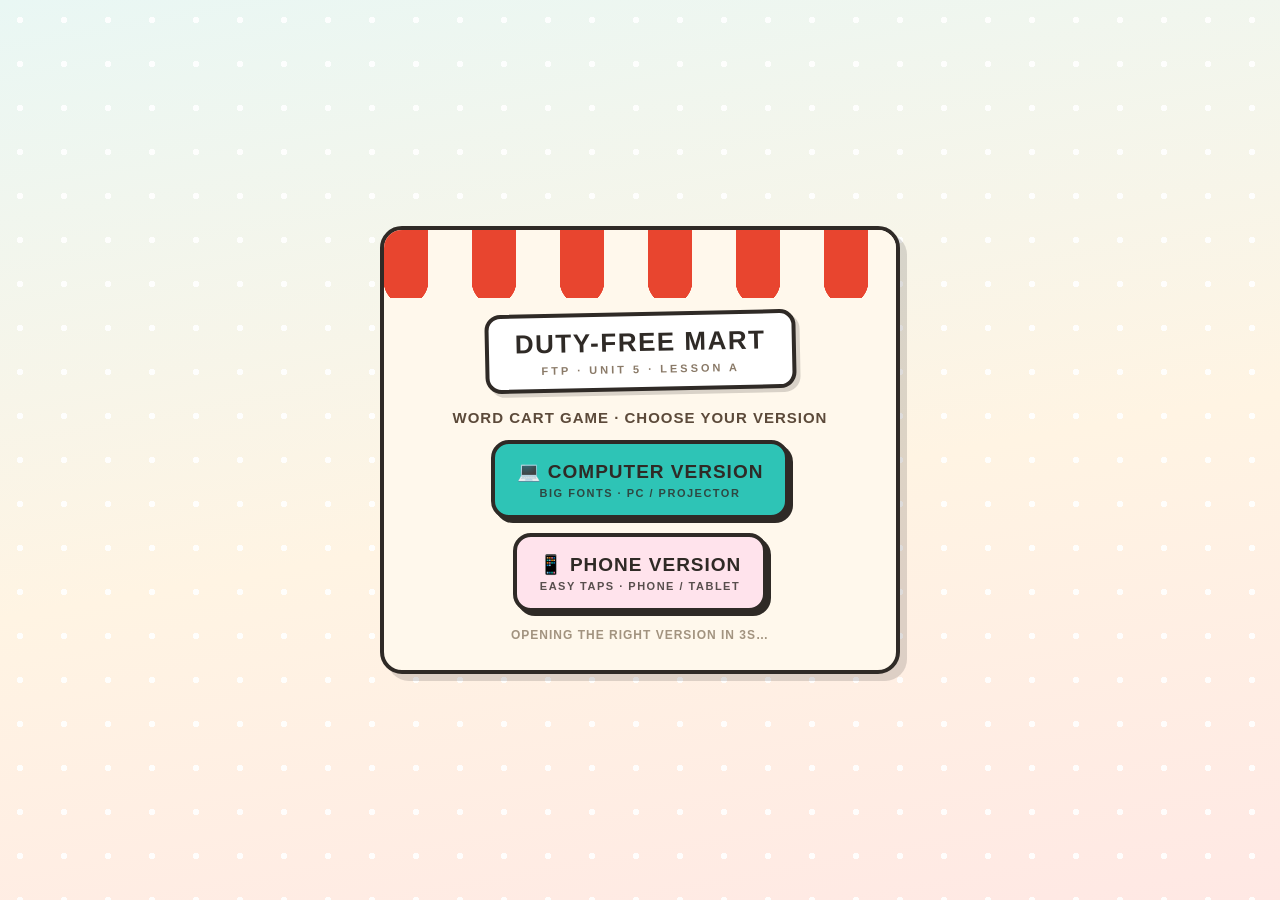
==== commit 7f313444: "Add index.html" ====
--- a/index.html
+++ b/index.html
@@ -1,106 +1,72 @@
-<!DOCTYPE html>
-<html lang="en">
-<head>
-<meta charset="UTF-8">
-<meta name="viewport" content="width=device-width, initial-scale=1.0, viewport-fit=cover">
-<meta name="theme-color" content="#0E7490">
-<title>Hainan Duty-Free Challenge · Unit 5 Lesson A</title>
-<style>
-  * { margin:0; padding:0; box-sizing:border-box; -webkit-tap-highlight-color:transparent; }
-  body {
-    font-family:-apple-system, "Segoe UI", Roboto, "Helvetica Neue", "PingFang SC", "Microsoft YaHei", sans-serif;
-    min-height:100dvh; color:#0F3E52; display:flex; align-items:center; justify-content:center;
-    padding:20px 14px; position:relative; overflow-x:hidden;
-    background:linear-gradient(160deg,#0E7490 0%,#0284C7 48%,#06B6D4 100%);
-  }
-  .float-emoji { position:fixed; font-size:30px; opacity:.22; pointer-events:none; animation:floaty 9s ease-in-out infinite; }
-  @keyframes floaty { 0%,100%{transform:translateY(0) rotate(-6deg);} 50%{transform:translateY(-22px) rotate(8deg);} }
-  .waves { position:fixed; left:0; bottom:0; width:100%; height:110px; opacity:.42; pointer-events:none; }
-  .card {
-    position:relative; z-index:1; width:100%; max-width:760px; background:#fff;
-    border-radius:24px; padding:40px 36px; box-shadow:0 22px 60px rgba(3,60,80,.35); text-align:center;
-    animation:pop .35s ease;
-  }
-  @keyframes pop { from{transform:scale(.97);opacity:0;} to{transform:scale(1);opacity:1;} }
-  h1 { font-size:32px; line-height:1.2; letter-spacing:-.4px; }
-  .sub { color:#0E7490; font-size:16px; font-weight:600; margin-top:10px; }
-  .hint { color:#64748B; font-size:14px; line-height:1.6; margin-top:10px; }
-  .options { display:grid; grid-template-columns:1fr 1fr; gap:16px; margin-top:26px; }
-  .opt-card {
-    position:relative; display:flex; flex-direction:column; align-items:center; gap:6px;
-    padding:26px 16px; border-radius:18px; border:2px solid #E2E8F0; background:#F8FAFC;
-    text-decoration:none; color:#0F3E52; transition:transform .15s, border-color .15s, background .15s;
-  }
-  .opt-card:hover { border-color:#38BDF8; background:#F0F9FF; transform:translateY(-3px); }
-  .opt-card:active { transform:scale(.985); }
-  .opt-ico { font-size:34px; line-height:1; }
-  .opt-title { font-size:19px; font-weight:800; }
-  .opt-desc { font-size:13.5px; color:#64748B; line-height:1.5; }
-  .badge {
-    position:absolute; top:-11px; left:50%; transform:translateX(-50%);
-    background:#F97316; color:#fff; font-size:11px; font-weight:800; letter-spacing:.6px;
-    padding:4px 12px; border-radius:999px; white-space:nowrap;
-  }
-  .foot { margin-top:24px; color:#94A3B8; font-size:12.5px; line-height:1.6; }
-  @media (max-width:640px) {
-    .card { padding:28px 20px; border-radius:20px; }
-    h1 { font-size:24px; }
-    .sub { font-size:14px; }
-    .options { grid-template-columns:1fr; gap:12px; }
-    .opt-card { flex-direction:row; text-align:left; padding:18px 18px; gap:14px; align-items:center; }
-    .opt-ico { font-size:28px; }
-    .opt-title { font-size:16.5px; }
-    .opt-desc { font-size:12.5px; }
-    .opt-card .txt { display:flex; flex-direction:column; gap:3px; }
-    .badge { top:auto; left:auto; right:10px; bottom:10px; transform:none; font-size:10px; padding:3px 9px; }
-  }
-</style>
-</head>
-<body>
-  <span class="float-emoji" style="top:8%;left:6%;">🌴</span>
-  <span class="float-emoji" style="top:14%;right:8%;animation-delay:1.5s;">🛍️</span>
-  <span class="float-emoji" style="bottom:16%;left:10%;animation-delay:3s;">✈️</span>
-  <svg class="waves" viewBox="0 0 1440 120" preserveAspectRatio="none">
-    <path d="M0,60 C240,110 480,10 720,50 C960,90 1200,20 1440,60 L1440,120 L0,120 Z" fill="#7DD3FC"/>
-    <path d="M0,80 C260,120 520,40 760,70 C1000,100 1240,50 1440,85 L1440,120 L0,120 Z" fill="#BAE6FD" opacity=".8"/>
-  </svg>
-
-  <div class="card">
-    <h1>Hainan Duty-Free Challenge 🌴</h1>
-    <div class="sub">Unit 5 Lesson A · Offshore Duty-Free Shopping Policy</div>
-    <div class="hint">Choose the version that fits your screen. Both versions have the same questions.</div>
-
-    <div class="options">
-      <a class="opt-card" href="desktop.html" id="card-desktop">
-        <span class="opt-ico">💻</span>
-        <span class="txt">
-          <span class="opt-title">Computer</span>
-          <span class="opt-desc">Bigger fonts, wide layout — for a laptop or a classroom projector.</span>
-        </span>
-      </a>
-      <a class="opt-card" href="mobile.html" id="card-mobile">
-        <span class="opt-ico">📱</span>
-        <span class="txt">
-          <span class="opt-title">Phone</span>
-          <span class="opt-desc">Full-width buttons and a sticky progress bar — easy to answer on a phone.</span>
-        </span>
-      </a>
-    </div>
-
-    <div class="foot">Wrong choices never reveal the answer — students must find the correct one. 📖 The reading text is available on every screen.</div>
-  </div>
-
-  <script>
-    (function () {
-      var isPhone = window.matchMedia("(max-width: 760px)").matches &&
-                    ("ontouchstart" in window || navigator.maxTouchPoints > 0);
-      var target = document.getElementById(isPhone ? "card-mobile" : "card-desktop");
-      if (!target) { return; }
-      var badge = document.createElement("span");
-      badge.className = "badge";
-      badge.textContent = "RECOMMENDED FOR YOU";
-      target.appendChild(badge);
-    })();
-  </script>
-</body>
-</html>
+<!DOCTYPE html>
+<html lang="en">
+<head>
+<meta charset="UTF-8">
+<meta name="viewport" content="width=device-width, initial-scale=1.0">
+<title>Duty-Free Mart · FTP Unit 5 Lesson A</title>
+<style>
+  :root{--ink:#2f2a26;--cream:#fff8ec;--red:#e8452f;--orange:#ff9f43;--teal:#2ec4b6;}
+  *{margin:0;padding:0;box-sizing:border-box;}
+  body{font-family:"Trebuchet MS","Segoe UI",Arial,sans-serif;color:var(--ink);
+    background:radial-gradient(circle at 20px 20px,rgba(255,255,255,.9) 3px,transparent 3.5px) 0 0/44px 44px,
+    linear-gradient(170deg,#e9f7f4 0%,#fff4e3 55%,#ffe8e4 100%);
+    min-height:100vh;padding:10px;display:flex;align-items:center;justify-content:center;}
+  .cover{width:100%;max-width:520px;background:var(--cream);border:4px solid var(--ink);
+    border-radius:22px;box-shadow:7px 7px 0 rgba(47,42,38,.16);overflow:hidden;}
+  .awning{height:52px;background:repeating-linear-gradient(90deg,var(--red) 0 44px,var(--cream) 44px 88px);position:relative;}
+  .awning::after{content:"";position:absolute;left:0;right:0;top:52px;height:16px;background-color:var(--cream);
+    background-image:radial-gradient(circle at 22px 0,var(--red) 22px,transparent 22.5px);
+    background-repeat:repeat-x;background-size:88px 16px;}
+  .cover-body{padding:30px 18px 28px;text-align:center;}
+  .sign{display:inline-block;background:#fff;border:4px solid var(--ink);border-radius:16px;
+    padding:12px 26px;box-shadow:4px 4px 0 rgba(47,42,38,.18);transform:rotate(-1.2deg);}
+  .sign h1{font-size:26px;letter-spacing:1.5px;line-height:1.1;}
+  .sign .sub{margin-top:6px;font-size:11px;letter-spacing:3px;color:#8a7a68;font-weight:800;}
+  .pick{margin-top:18px;font-size:15px;font-weight:800;letter-spacing:1px;color:#5c4a3a;}
+  .row{display:flex;gap:14px;justify-content:center;flex-wrap:wrap;margin-top:14px;}
+  .go{display:block;min-width:200px;border:4px solid var(--ink);cursor:pointer;font-family:inherit;
+    color:var(--ink);font-size:19px;font-weight:800;letter-spacing:1px;text-decoration:none;
+    padding:16px 22px;border-radius:18px;background:var(--teal);
+    box-shadow:4px 4px 0 var(--ink);transition:.12s;}
+  .go:hover{transform:translate(2px,2px);box-shadow:2px 2px 0 var(--ink);}
+  .go small{display:block;font-size:11px;letter-spacing:1.5px;margin-top:4px;opacity:.8;font-weight:800;}
+  .auto{margin-top:16px;font-size:12px;letter-spacing:1px;color:#a2937f;font-weight:800;}
+</style>
+</head>
+<body>
+  <div class="cover">
+    <div class="awning"></div>
+    <div class="cover-body">
+      <div class="sign">
+        <h1>DUTY-FREE MART</h1>
+        <div class="sub">FTP &middot; UNIT 5 &middot; LESSON A</div>
+      </div>
+      <p class="pick">WORD CART GAME &middot; CHOOSE YOUR VERSION</p>
+      <div class="row">
+        <a class="go" id="pcBtn" href="desktop.html">&#128187; COMPUTER VERSION<small>BIG FONTS &middot; PC / PROJECTOR</small></a>
+        <a class="go" id="phBtn" style="background:#ffe3ec" href="mobile.html">&#128241; PHONE VERSION<small>EASY TAPS &middot; PHONE / TABLET</small></a>
+      </div>
+      <p class="auto" id="autoLine">OPENING THE RIGHT VERSION IN <b id="cnt">3</b>S&hellip;</p>
+    </div>
+  </div>
+<script>
+  var isPhone = Math.min(screen.width, screen.height) <= 768 ||
+                /Android|iPhone|iPad|Mobile/i.test(navigator.userAgent);
+  var target = isPhone ? 'mobile.html' : 'desktop.html';
+  var n = 3;
+  var iv = setInterval(function(){
+    n--;
+    var c = document.getElementById('cnt');
+    if(c) c.textContent = n;
+    if(n <= 0){ clearInterval(iv); location.replace(target); }
+  }, 1000);
+  ['pcBtn','phBtn'].forEach(function(id){
+    document.getElementById(id).addEventListener('click', function(){
+      clearInterval(iv);
+      var a = document.getElementById('autoLine');
+      if(a) a.style.display = 'none';
+    });
+  });
+</script>
+</body>
+</html>
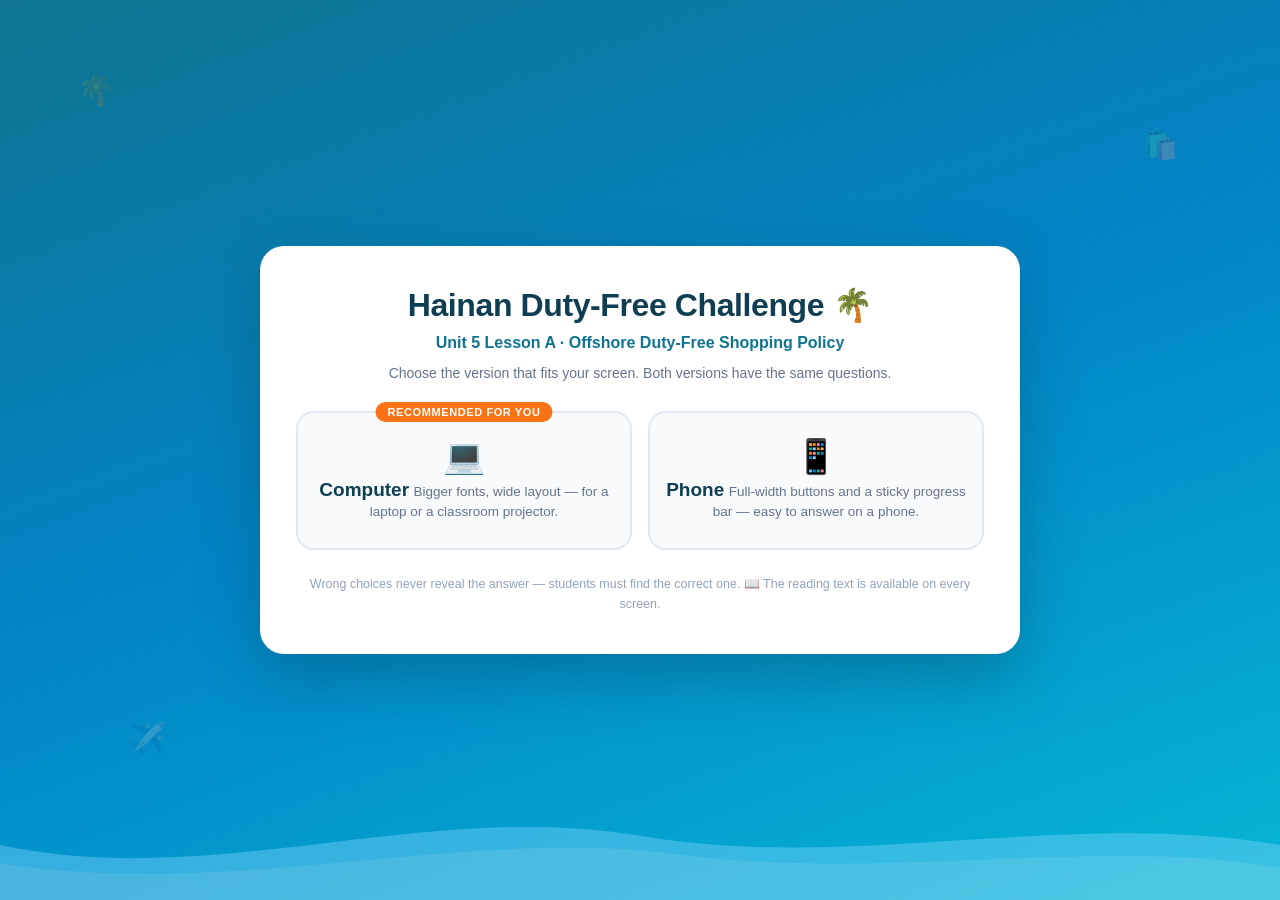
==== commit 5fd1113c: "Restore index.html (duty-free dash site)" ====
--- a/index.html
+++ b/index.html
@@ -1,72 +1,106 @@
-<!DOCTYPE html>
-<html lang="en">
-<head>
-<meta charset="UTF-8">
-<meta name="viewport" content="width=device-width, initial-scale=1.0">
-<title>Duty-Free Mart · FTP Unit 5 Lesson A</title>
-<style>
-  :root{--ink:#2f2a26;--cream:#fff8ec;--red:#e8452f;--orange:#ff9f43;--teal:#2ec4b6;}
-  *{margin:0;padding:0;box-sizing:border-box;}
-  body{font-family:"Trebuchet MS","Segoe UI",Arial,sans-serif;color:var(--ink);
-    background:radial-gradient(circle at 20px 20px,rgba(255,255,255,.9) 3px,transparent 3.5px) 0 0/44px 44px,
-    linear-gradient(170deg,#e9f7f4 0%,#fff4e3 55%,#ffe8e4 100%);
-    min-height:100vh;padding:10px;display:flex;align-items:center;justify-content:center;}
-  .cover{width:100%;max-width:520px;background:var(--cream);border:4px solid var(--ink);
-    border-radius:22px;box-shadow:7px 7px 0 rgba(47,42,38,.16);overflow:hidden;}
-  .awning{height:52px;background:repeating-linear-gradient(90deg,var(--red) 0 44px,var(--cream) 44px 88px);position:relative;}
-  .awning::after{content:"";position:absolute;left:0;right:0;top:52px;height:16px;background-color:var(--cream);
-    background-image:radial-gradient(circle at 22px 0,var(--red) 22px,transparent 22.5px);
-    background-repeat:repeat-x;background-size:88px 16px;}
-  .cover-body{padding:30px 18px 28px;text-align:center;}
-  .sign{display:inline-block;background:#fff;border:4px solid var(--ink);border-radius:16px;
-    padding:12px 26px;box-shadow:4px 4px 0 rgba(47,42,38,.18);transform:rotate(-1.2deg);}
-  .sign h1{font-size:26px;letter-spacing:1.5px;line-height:1.1;}
-  .sign .sub{margin-top:6px;font-size:11px;letter-spacing:3px;color:#8a7a68;font-weight:800;}
-  .pick{margin-top:18px;font-size:15px;font-weight:800;letter-spacing:1px;color:#5c4a3a;}
-  .row{display:flex;gap:14px;justify-content:center;flex-wrap:wrap;margin-top:14px;}
-  .go{display:block;min-width:200px;border:4px solid var(--ink);cursor:pointer;font-family:inherit;
-    color:var(--ink);font-size:19px;font-weight:800;letter-spacing:1px;text-decoration:none;
-    padding:16px 22px;border-radius:18px;background:var(--teal);
-    box-shadow:4px 4px 0 var(--ink);transition:.12s;}
-  .go:hover{transform:translate(2px,2px);box-shadow:2px 2px 0 var(--ink);}
-  .go small{display:block;font-size:11px;letter-spacing:1.5px;margin-top:4px;opacity:.8;font-weight:800;}
-  .auto{margin-top:16px;font-size:12px;letter-spacing:1px;color:#a2937f;font-weight:800;}
-</style>
-</head>
-<body>
-  <div class="cover">
-    <div class="awning"></div>
-    <div class="cover-body">
-      <div class="sign">
-        <h1>DUTY-FREE MART</h1>
-        <div class="sub">FTP &middot; UNIT 5 &middot; LESSON A</div>
-      </div>
-      <p class="pick">WORD CART GAME &middot; CHOOSE YOUR VERSION</p>
-      <div class="row">
-        <a class="go" id="pcBtn" href="desktop.html">&#128187; COMPUTER VERSION<small>BIG FONTS &middot; PC / PROJECTOR</small></a>
-        <a class="go" id="phBtn" style="background:#ffe3ec" href="mobile.html">&#128241; PHONE VERSION<small>EASY TAPS &middot; PHONE / TABLET</small></a>
-      </div>
-      <p class="auto" id="autoLine">OPENING THE RIGHT VERSION IN <b id="cnt">3</b>S&hellip;</p>
-    </div>
-  </div>
-<script>
-  var isPhone = Math.min(screen.width, screen.height) <= 768 ||
-                /Android|iPhone|iPad|Mobile/i.test(navigator.userAgent);
-  var target = isPhone ? 'mobile.html' : 'desktop.html';
-  var n = 3;
-  var iv = setInterval(function(){
-    n--;
-    var c = document.getElementById('cnt');
-    if(c) c.textContent = n;
-    if(n <= 0){ clearInterval(iv); location.replace(target); }
-  }, 1000);
-  ['pcBtn','phBtn'].forEach(function(id){
-    document.getElementById(id).addEventListener('click', function(){
-      clearInterval(iv);
-      var a = document.getElementById('autoLine');
-      if(a) a.style.display = 'none';
-    });
-  });
-</script>
-</body>
-</html>
+<!DOCTYPE html>
+<html lang="en">
+<head>
+<meta charset="UTF-8">
+<meta name="viewport" content="width=device-width, initial-scale=1.0, viewport-fit=cover">
+<meta name="theme-color" content="#0E7490">
+<title>Hainan Duty-Free Challenge · Unit 5 Lesson A</title>
+<style>
+  * { margin:0; padding:0; box-sizing:border-box; -webkit-tap-highlight-color:transparent; }
+  body {
+    font-family:-apple-system, "Segoe UI", Roboto, "Helvetica Neue", "PingFang SC", "Microsoft YaHei", sans-serif;
+    min-height:100dvh; color:#0F3E52; display:flex; align-items:center; justify-content:center;
+    padding:20px 14px; position:relative; overflow-x:hidden;
+    background:linear-gradient(160deg,#0E7490 0%,#0284C7 48%,#06B6D4 100%);
+  }
+  .float-emoji { position:fixed; font-size:30px; opacity:.22; pointer-events:none; animation:floaty 9s ease-in-out infinite; }
+  @keyframes floaty { 0%,100%{transform:translateY(0) rotate(-6deg);} 50%{transform:translateY(-22px) rotate(8deg);} }
+  .waves { position:fixed; left:0; bottom:0; width:100%; height:110px; opacity:.42; pointer-events:none; }
+  .card {
+    position:relative; z-index:1; width:100%; max-width:760px; background:#fff;
+    border-radius:24px; padding:40px 36px; box-shadow:0 22px 60px rgba(3,60,80,.35); text-align:center;
+    animation:pop .35s ease;
+  }
+  @keyframes pop { from{transform:scale(.97);opacity:0;} to{transform:scale(1);opacity:1;} }
+  h1 { font-size:32px; line-height:1.2; letter-spacing:-.4px; }
+  .sub { color:#0E7490; font-size:16px; font-weight:600; margin-top:10px; }
+  .hint { color:#64748B; font-size:14px; line-height:1.6; margin-top:10px; }
+  .options { display:grid; grid-template-columns:1fr 1fr; gap:16px; margin-top:26px; }
+  .opt-card {
+    position:relative; display:flex; flex-direction:column; align-items:center; gap:6px;
+    padding:26px 16px; border-radius:18px; border:2px solid #E2E8F0; background:#F8FAFC;
+    text-decoration:none; color:#0F3E52; transition:transform .15s, border-color .15s, background .15s;
+  }
+  .opt-card:hover { border-color:#38BDF8; background:#F0F9FF; transform:translateY(-3px); }
+  .opt-card:active { transform:scale(.985); }
+  .opt-ico { font-size:34px; line-height:1; }
+  .opt-title { font-size:19px; font-weight:800; }
+  .opt-desc { font-size:13.5px; color:#64748B; line-height:1.5; }
+  .badge {
+    position:absolute; top:-11px; left:50%; transform:translateX(-50%);
+    background:#F97316; color:#fff; font-size:11px; font-weight:800; letter-spacing:.6px;
+    padding:4px 12px; border-radius:999px; white-space:nowrap;
+  }
+  .foot { margin-top:24px; color:#94A3B8; font-size:12.5px; line-height:1.6; }
+  @media (max-width:640px) {
+    .card { padding:28px 20px; border-radius:20px; }
+    h1 { font-size:24px; }
+    .sub { font-size:14px; }
+    .options { grid-template-columns:1fr; gap:12px; }
+    .opt-card { flex-direction:row; text-align:left; padding:18px 18px; gap:14px; align-items:center; }
+    .opt-ico { font-size:28px; }
+    .opt-title { font-size:16.5px; }
+    .opt-desc { font-size:12.5px; }
+    .opt-card .txt { display:flex; flex-direction:column; gap:3px; }
+    .badge { top:auto; left:auto; right:10px; bottom:10px; transform:none; font-size:10px; padding:3px 9px; }
+  }
+</style>
+</head>
+<body>
+  <span class="float-emoji" style="top:8%;left:6%;">🌴</span>
+  <span class="float-emoji" style="top:14%;right:8%;animation-delay:1.5s;">🛍️</span>
+  <span class="float-emoji" style="bottom:16%;left:10%;animation-delay:3s;">✈️</span>
+  <svg class="waves" viewBox="0 0 1440 120" preserveAspectRatio="none">
+    <path d="M0,60 C240,110 480,10 720,50 C960,90 1200,20 1440,60 L1440,120 L0,120 Z" fill="#7DD3FC"/>
+    <path d="M0,80 C260,120 520,40 760,70 C1000,100 1240,50 1440,85 L1440,120 L0,120 Z" fill="#BAE6FD" opacity=".8"/>
+  </svg>
+
+  <div class="card">
+    <h1>Hainan Duty-Free Challenge 🌴</h1>
+    <div class="sub">Unit 5 Lesson A · Offshore Duty-Free Shopping Policy</div>
+    <div class="hint">Choose the version that fits your screen. Both versions have the same questions.</div>
+
+    <div class="options">
+      <a class="opt-card" href="desktop.html" id="card-desktop">
+        <span class="opt-ico">💻</span>
+        <span class="txt">
+          <span class="opt-title">Computer</span>
+          <span class="opt-desc">Bigger fonts, wide layout — for a laptop or a classroom projector.</span>
+        </span>
+      </a>
+      <a class="opt-card" href="mobile.html" id="card-mobile">
+        <span class="opt-ico">📱</span>
+        <span class="txt">
+          <span class="opt-title">Phone</span>
+          <span class="opt-desc">Full-width buttons and a sticky progress bar — easy to answer on a phone.</span>
+        </span>
+      </a>
+    </div>
+
+    <div class="foot">Wrong choices never reveal the answer — students must find the correct one. 📖 The reading text is available on every screen.</div>
+  </div>
+
+  <script>
+    (function () {
+      var isPhone = window.matchMedia("(max-width: 760px)").matches &&
+                    ("ontouchstart" in window || navigator.maxTouchPoints > 0);
+      var target = document.getElementById(isPhone ? "card-mobile" : "card-desktop");
+      if (!target) { return; }
+      var badge = document.createElement("span");
+      badge.className = "badge";
+      badge.textContent = "RECOMMENDED FOR YOU";
+      target.appendChild(badge);
+    })();
+  </script>
+</body>
+</html>
